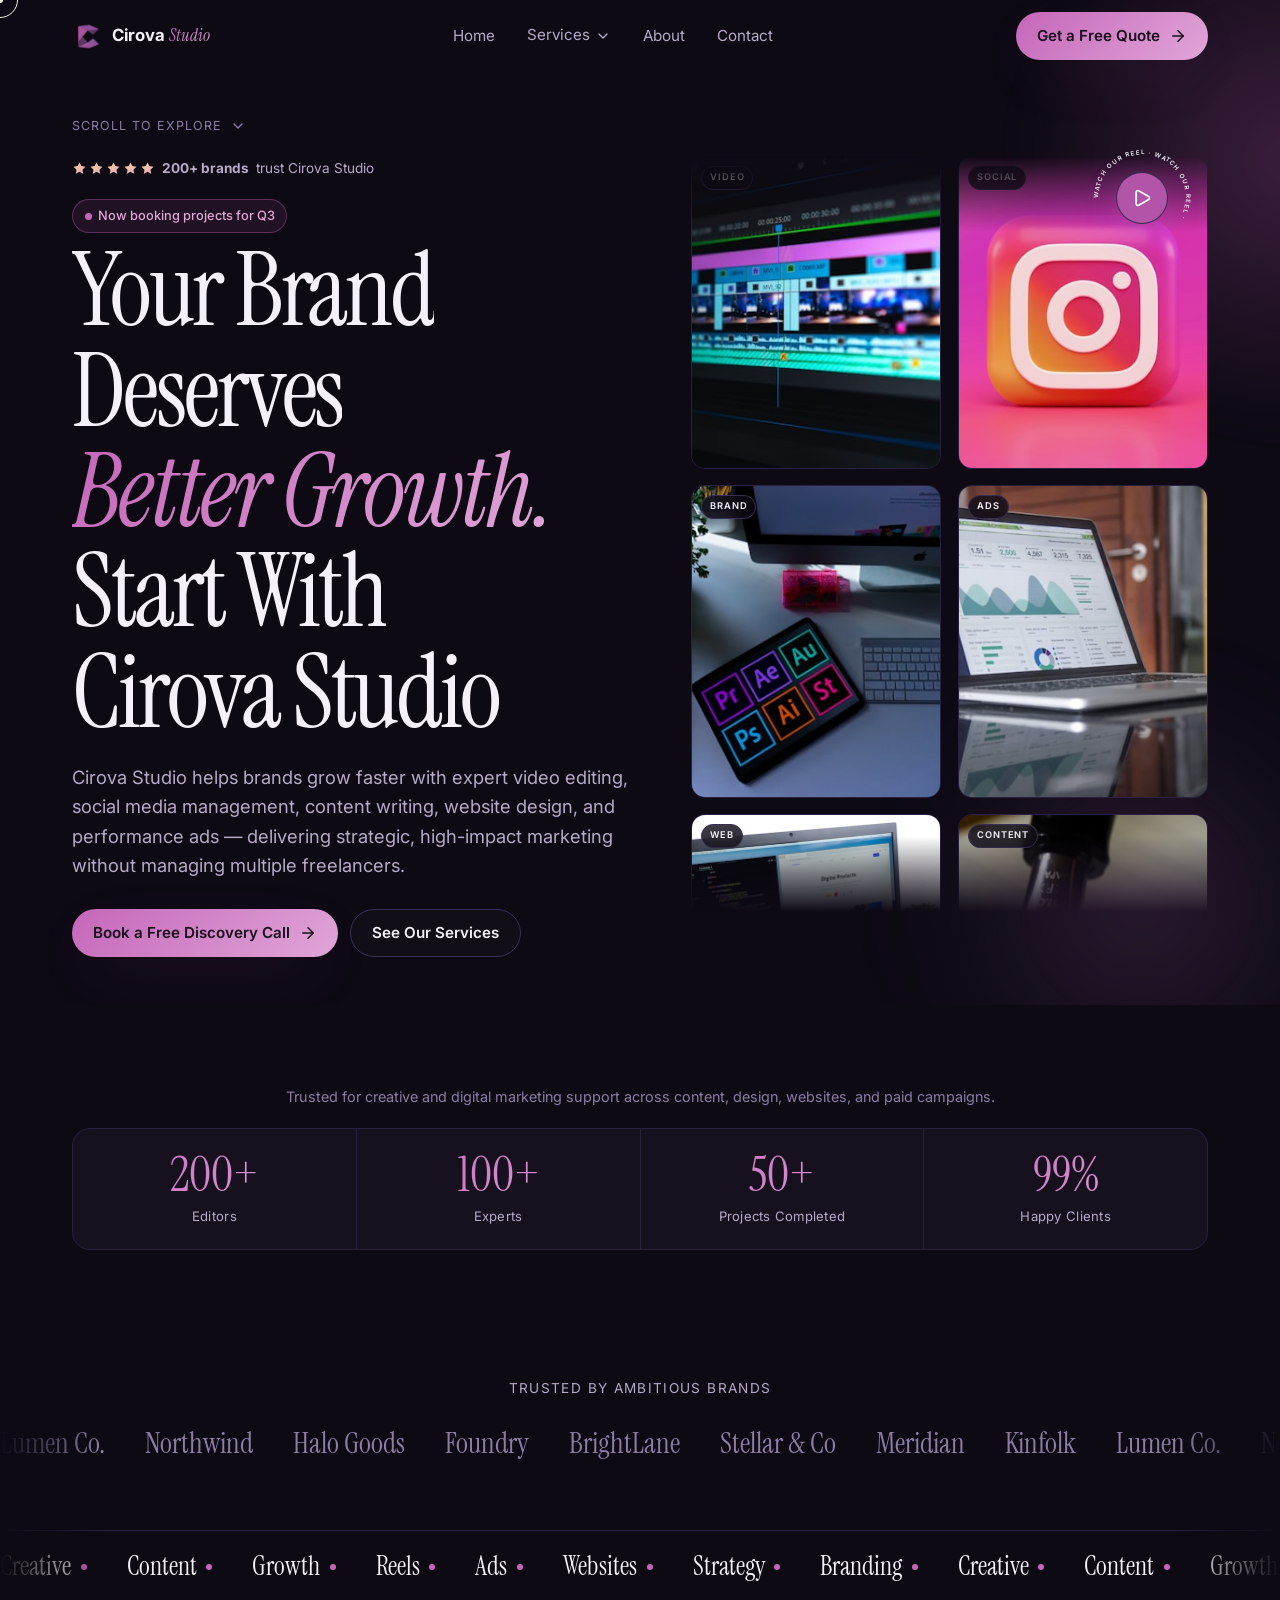
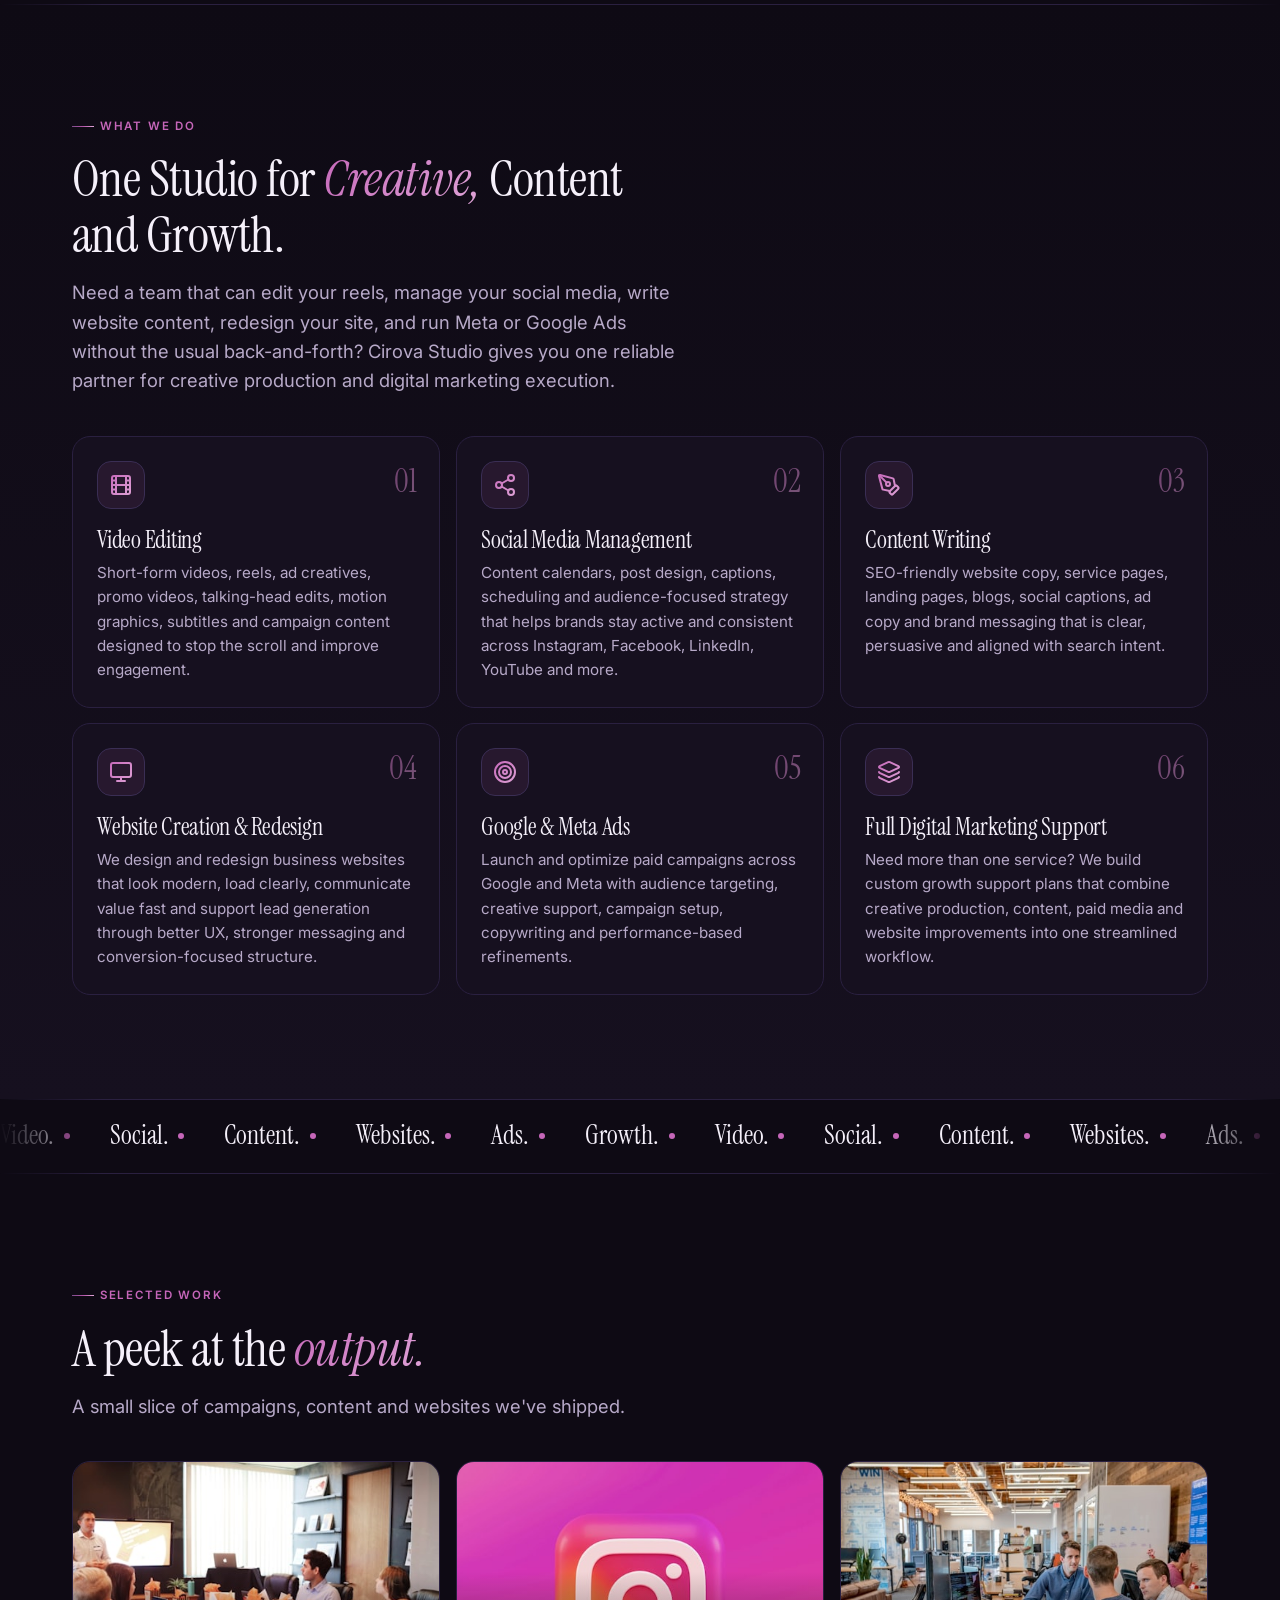
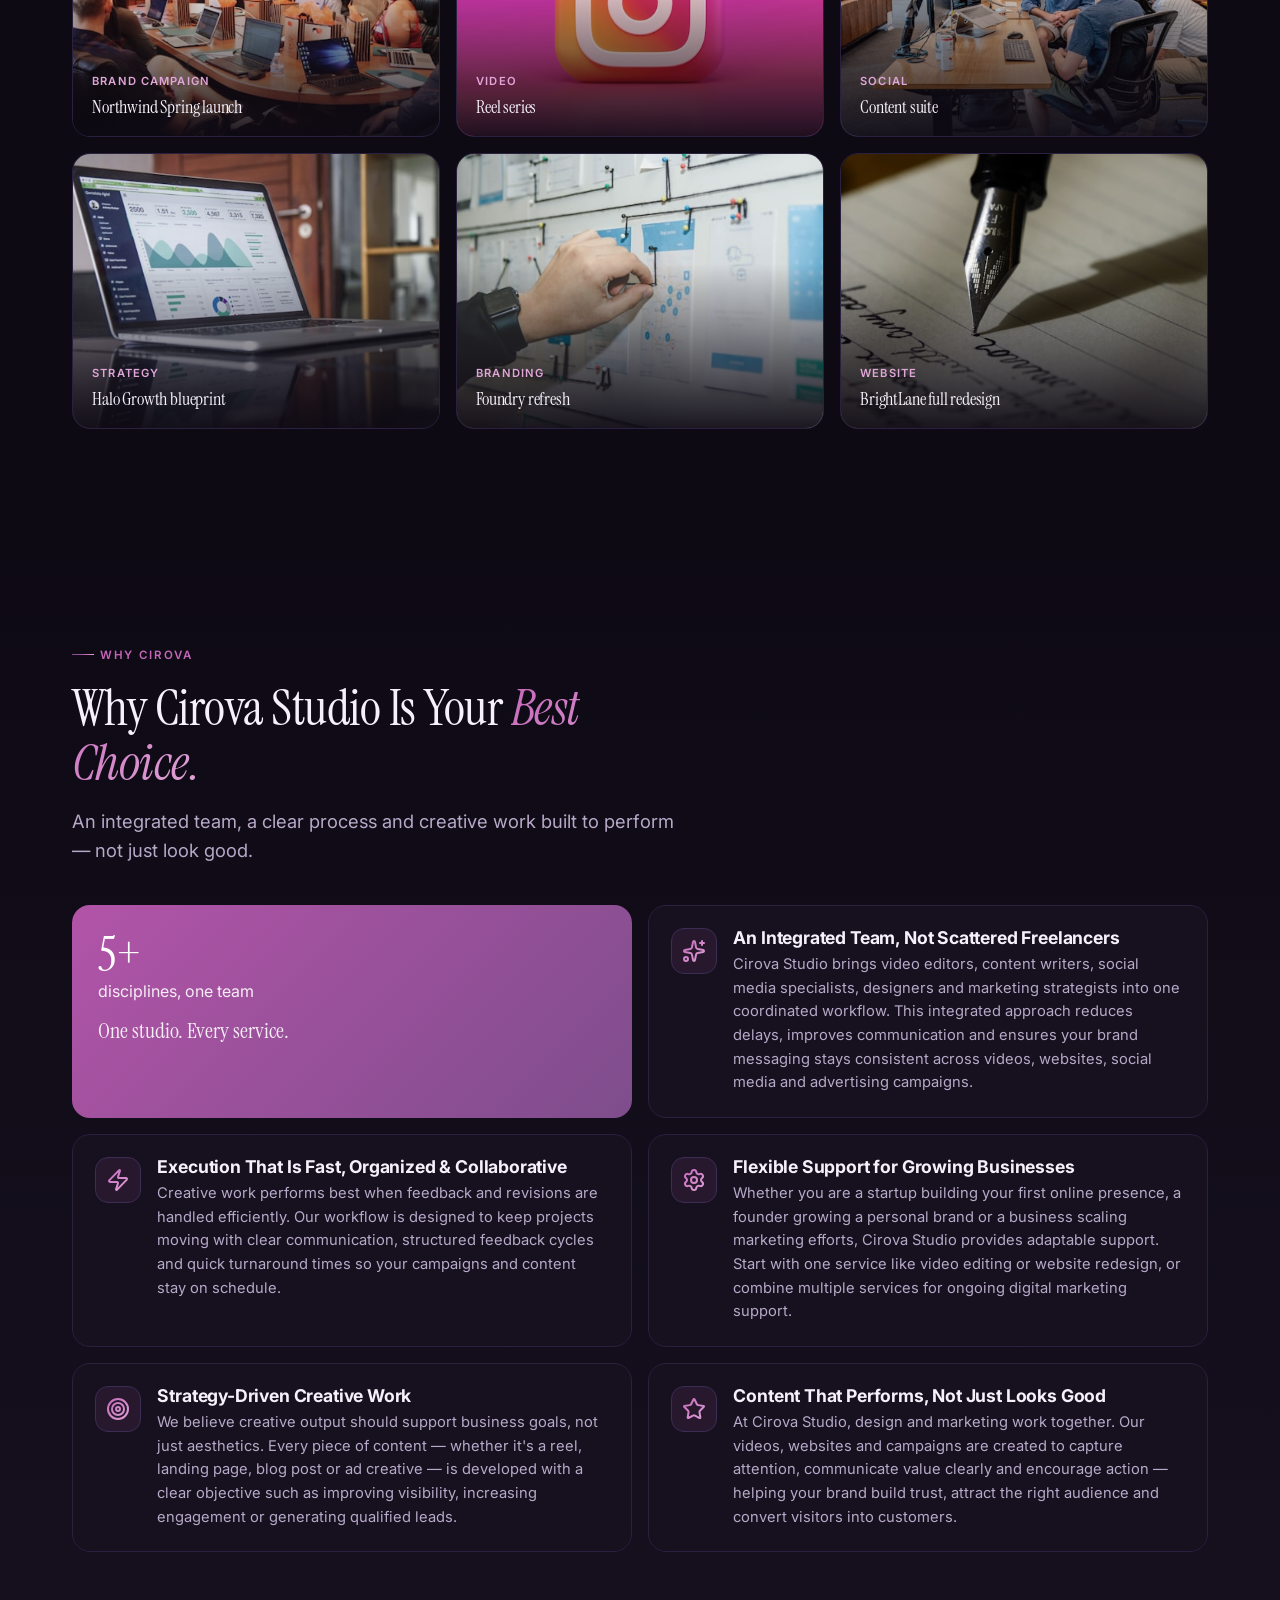
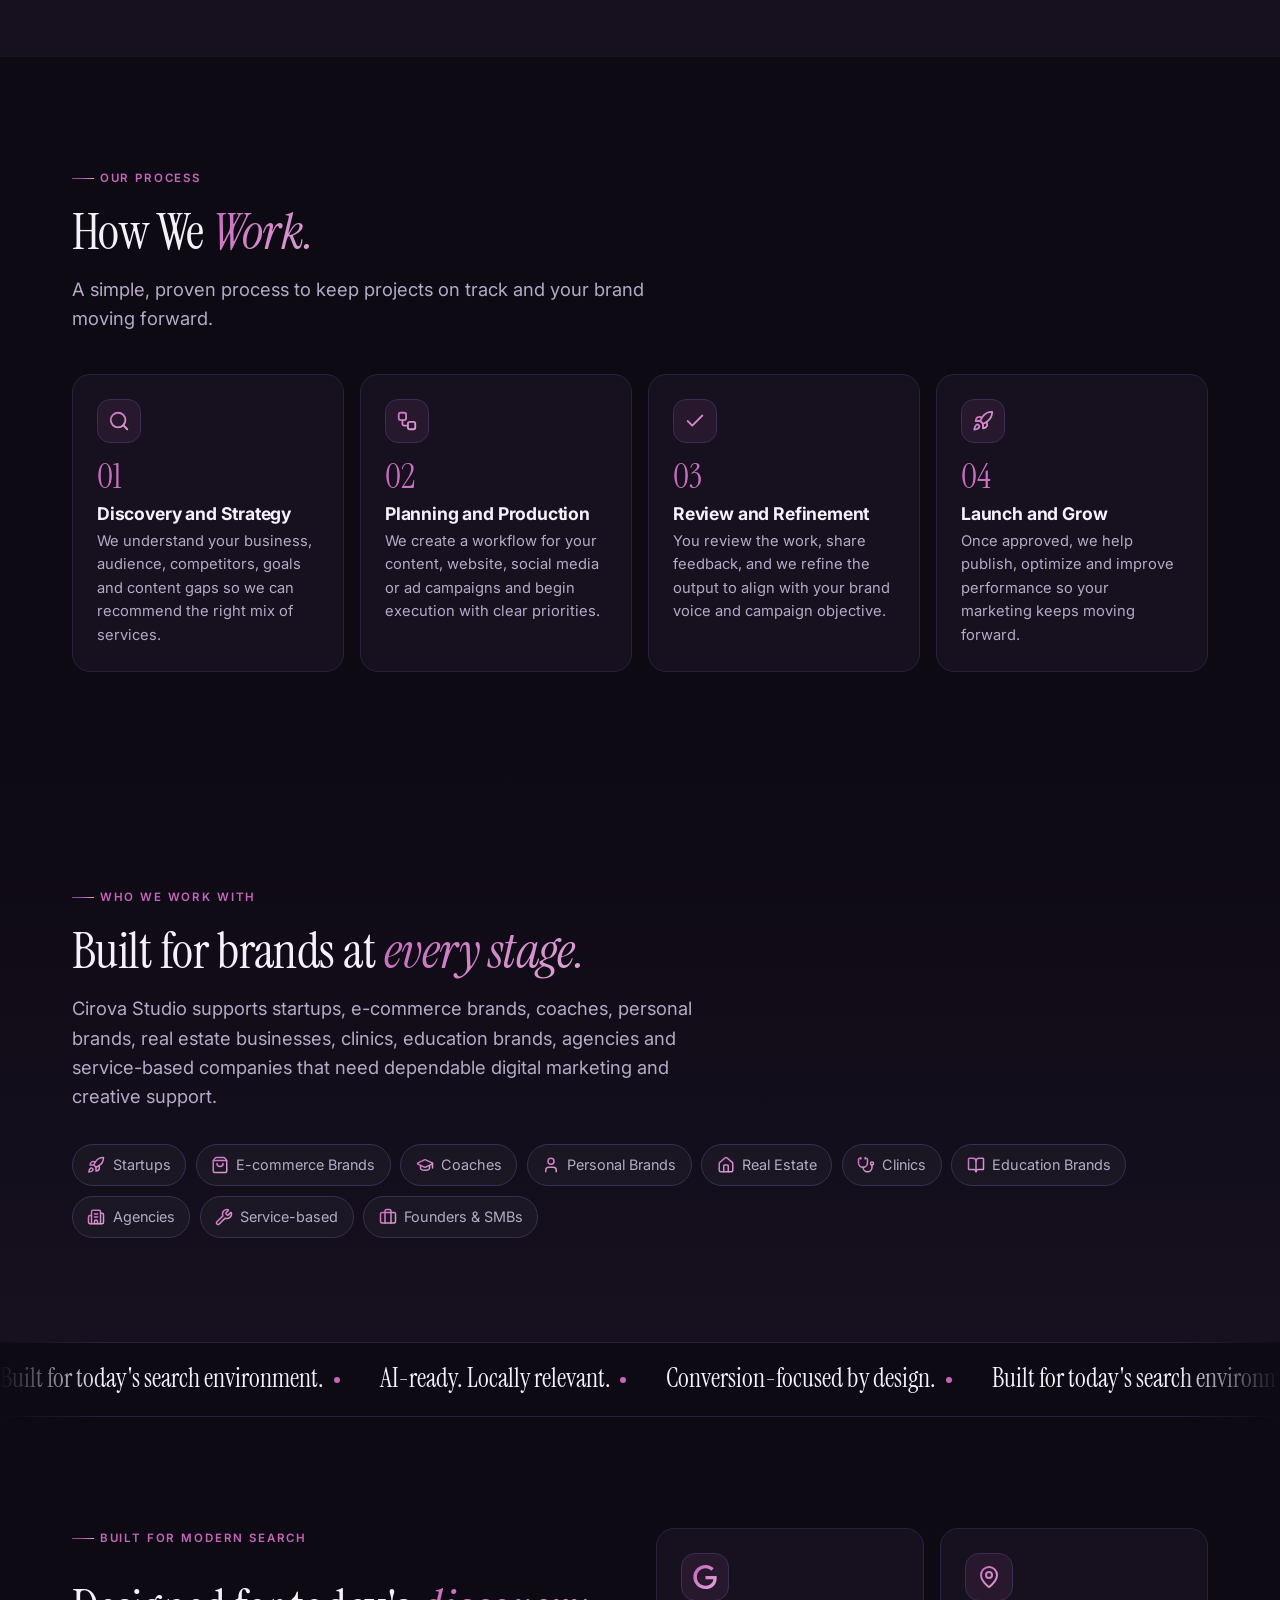
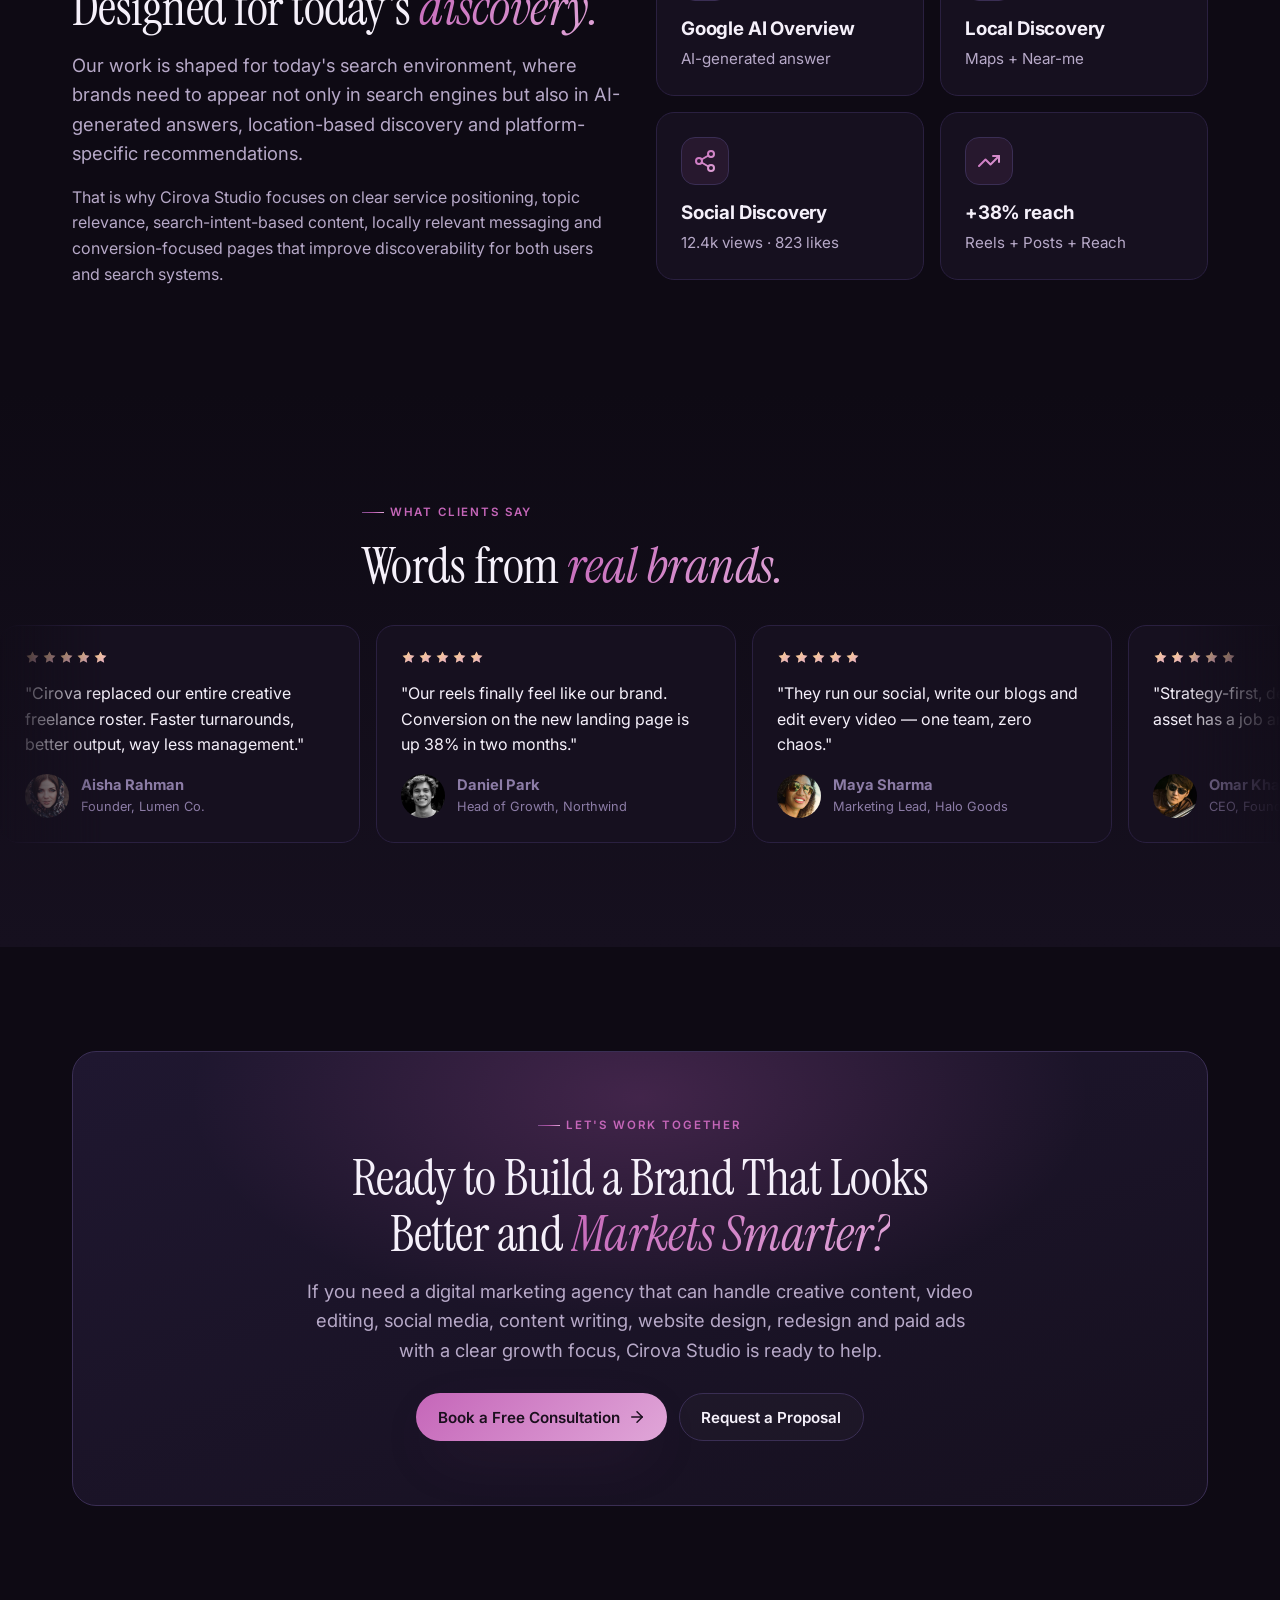
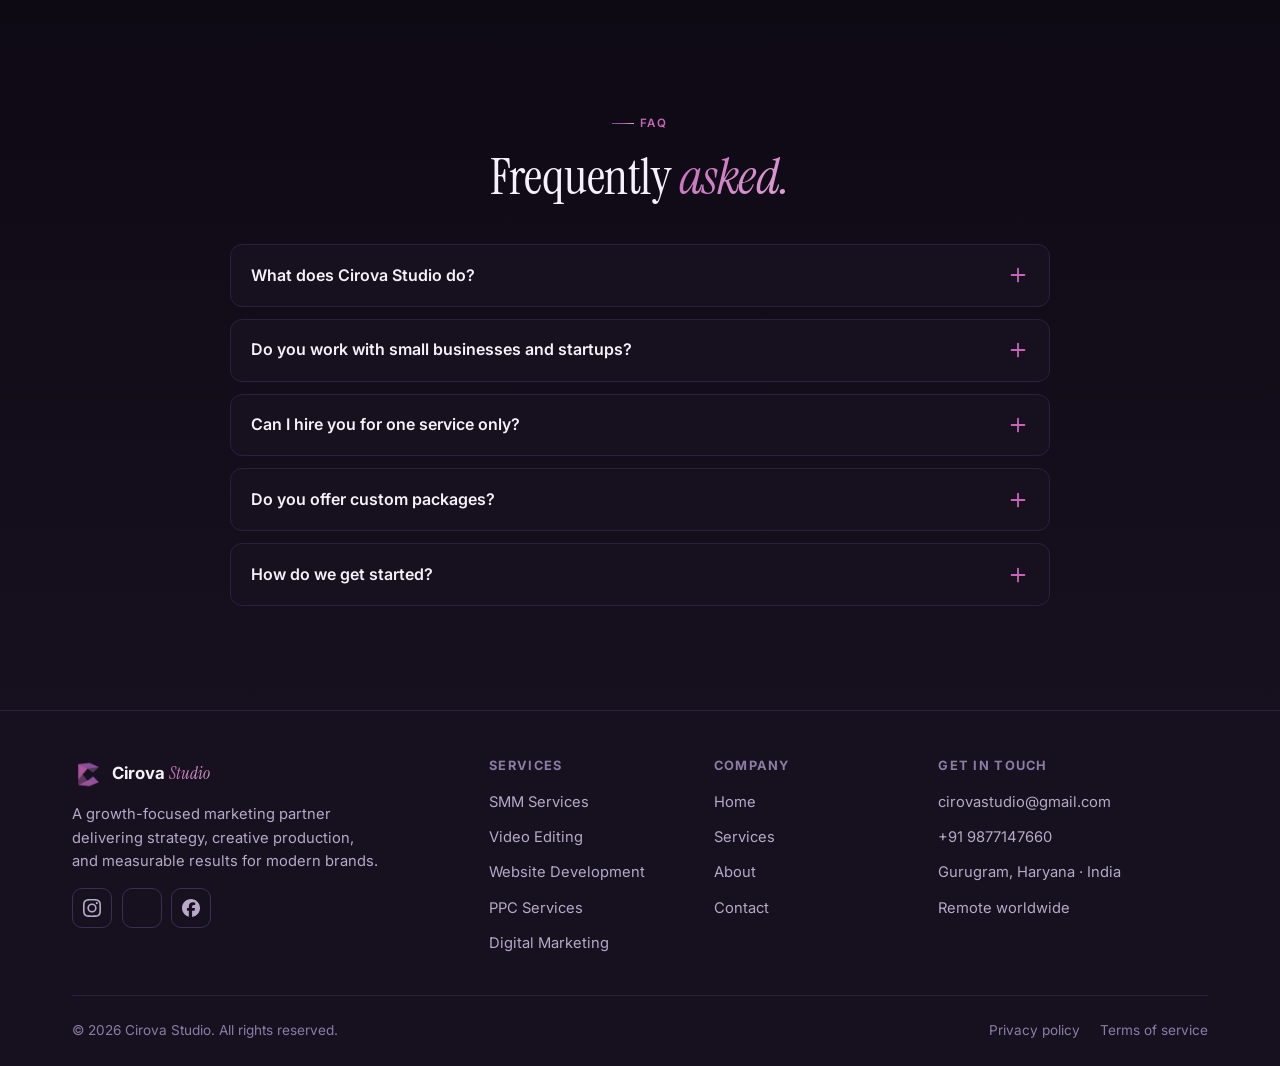
==== index.html @ ffd2d6b5 "Cirova webstie" ====
<!DOCTYPE html>
<html lang="en">
<head>
<meta charset="UTF-8">
<meta name="viewport" content="width=device-width, initial-scale=1.0">
<meta name="theme-color" content="#0E0A14">
<title>Cirova Studio | Video Editing, SMM, Content Writing & Website Design Agency</title>
<meta name="description" content="Cirova Studio is a digital marketing agency offering video editing, social media management, content writing, website design, and more for growing brands.">
<link rel="canonical" href="https://cirova-studio.vercel.app/index.html">
<meta property="og:title" content="Cirova Studio | Creative, Content & Growth">
<meta property="og:description" content="One studio for video editing, social media, content, websites and performance ads.">
<meta property="og:type" content="website">
<meta property="og:image" content="https://cirova-studio.vercel.app/assets/img/cs-logo.png">
<link rel="icon" type="image/png" href="assets/img/cs-logo.png">
<link rel="apple-touch-icon" href="assets/img/cs-logo.png">
<link rel="preconnect" href="https://fonts.googleapis.com">
<link rel="preconnect" href="https://fonts.gstatic.com" crossorigin>
<link href="https://fonts.googleapis.com/css2?family=Instrument+Serif:ital@0;1&family=Inter:wght@300;400;500;600;700;800&family=JetBrains+Mono:wght@400;500&display=swap" rel="stylesheet">
<link rel="stylesheet" href="assets/css/style.css">
</head>
<body>

<!-- Global animation layer (loader + custom cursor + scroll progress) -->
<div class="scroll-progress" id="scrollProgress"></div>
<div class="cursor-dot" id="cursorDot" aria-hidden="true"></div>
<div class="cursor-ring" id="cursorRing" aria-hidden="true"></div>
<div class="page-loader" id="pageLoader"><img src="assets/img/cs-logo.png" alt="Loading Cirova Studio" width="80" height="80"></div>

<!-- SECTION: HEADER (shared template part) -->
<header class="site-header">
  <div class="container nav">
    <a class="brand" href="index.html" aria-label="Cirova Studio home">
      <img src="assets/img/cs-logo.png" alt="Cirova Studio logo" width="30" height="30">
      <span><b>Cirova</b> <i>Studio</i></span>
    </a>

    <!-- desktop nav -->
    <nav class="nav-desktop" aria-label="Primary">
      <ul class="nav-desktop">
        <li><a href="index.html">Home</a></li>
        <li class="has-drop">
          <a class="nav-link" href="#">Services <span class="icon i-chevron-down" aria-hidden="true"></span></a>
          <div class="dropdown">
            <a href="smm-services.html"><span class="svc-badge">SM</span><span class="svc-meta"><b>SMM Services</b><span>Social media management &amp; growth</span></span></a>
            <a href="video-editing-services.html"><span class="svc-badge">VE</span><span class="svc-meta"><b>Video Editing</b><span>Premiere Pro, color grade, motion</span></span></a>
            <a href="website-development.html"><span class="svc-badge">WD</span><span class="svc-meta"><b>Website Development</b><span>Fast, scalable, SEO-ready websites</span></span></a>
            <a href="ppc-services.html"><span class="svc-badge">PPC</span><span class="svc-meta"><b>PPC Services</b><span>Google &amp; Meta paid campaigns</span></span></a>
            <a href="digital-marketing-services.html"><span class="svc-badge">DM</span><span class="svc-meta"><b>Digital Marketing</b><span>Full-funnel growth strategy</span></span></a>
          </div>
        </li>
        <li><a href="about.html">About</a></li>
        <li><a href="contact.html">Contact</a></li>
      </ul>
    </nav>
    <a class="btn btn--primary nav-cta" href="contact.html">Get a Free Quote <span class="icon i-arrow-right" aria-hidden="true"></span></a>

    <!-- hamburger -->
    <button class="hamburger" data-nav-open aria-label="Open menu" aria-controls="mobileNav" aria-expanded="false">
      <span class="icon i-menu" aria-hidden="true"></span>
    </button>
  </div>
</header>

<!-- SECTION: MOBILE NAV -->
<div class="mobile-nav" id="mobileNav" aria-hidden="true">
  <div class="container">
    <div class="mobile-nav__top">
      <a class="brand" href="index.html"><img src="assets/img/cs-logo.png" alt="Cirova Studio logo" width="30" height="30"><span><b>Cirova</b> <i>Studio</i></span></a>
      <button class="mobile-nav__close" data-nav-close aria-label="Close menu"><span class="icon i-x" aria-hidden="true"></span></button>
    </div>
    <ul class="mobile-nav__links">
      <li><a href="index.html">Home</a></li>
      <li class="m-acc">
        <button class="m-acc__btn" aria-expanded="false">Services <span class="icon i-chevron-down" aria-hidden="true"></span></button>
        <div class="m-acc__panel">
          <div class="m-acc__list">
            <a href="smm-services.html"><span class="svc-badge">SM</span><span class="svc-meta"><b>SMM Services</b><span>Social media management &amp; growth</span></span></a>
            <a href="video-editing-services.html"><span class="svc-badge">VE</span><span class="svc-meta"><b>Video Editing</b><span>Premiere Pro, color grade, motion</span></span></a>
            <a href="website-development.html"><span class="svc-badge">WD</span><span class="svc-meta"><b>Website Development</b><span>Fast, scalable, SEO-ready websites</span></span></a>
            <a href="ppc-services.html"><span class="svc-badge">PPC</span><span class="svc-meta"><b>PPC Services</b><span>Google &amp; Meta paid campaigns</span></span></a>
            <a href="digital-marketing-services.html"><span class="svc-badge">DM</span><span class="svc-meta"><b>Digital Marketing</b><span>Full-funnel growth strategy</span></span></a>
          </div>
        </div>
      </li>
      <li><a href="about.html">About</a></li>
      <li><a href="contact.html">Contact</a></li>
    </ul>
    <a class="btn btn--primary btn--block mobile-nav__cta" href="contact.html">Get a Free Quote</a>
  </div>
</div>

<main>

<!-- SECTION: HERO -->
<section class="hero" id="top">
  <span class="hero__blob" aria-hidden="true"></span>
  <span class="hero__blob-2" aria-hidden="true"></span>
  <div class="container hero__inner">
    <div class="hero__copy">
      <span class="scroll-hint">Scroll to explore <span class="icon i-chevron-down" aria-hidden="true"></span></span>
      <div class="hero__rating">
        <span class="rating"><span class="stars" aria-label="5 out of 5 stars">
          <span class="icon i-star-filled"></span><span class="icon i-star-filled"></span><span class="icon i-star-filled"></span><span class="icon i-star-filled"></span><span class="icon i-star-filled"></span>
        </span> <b>200+ brands</b> trust Cirova Studio</span>
      </div>
      <span class="badge-status"><span class="dot"></span> Now booking projects for Q3</span>
      <h1 class="h1">
        <span class="word"><span>Your Brand</span></span>
        <span class="word"><span>Deserves</span></span><br>
        <span class="word"><span class="grad-text">Better Growth.</span></span><br>
        <span class="word"><span>Start With</span></span>
        <span class="word"><span>Cirova Studio</span></span>
      </h1>
      <p class="lead">Cirova Studio helps brands grow faster with expert video editing, social media management, content writing, website design, and performance ads — delivering strategic, high-impact marketing without managing multiple freelancers.</p>
      <div class="btn-row">
        <a class="btn btn--primary" href="contact.html">Book a Free Discovery Call <span class="icon i-arrow-right" aria-hidden="true"></span></a>
        <a class="btn btn--ghost" href="#services">See Our Services</a>
      </div>
    </div>

    <div class="hero__visual">
      <!-- rotating "watch our reel" disc -->
      <a href="#work" class="hero-reel" aria-label="Watch our reel">
        <span class="hero-reel__spin" aria-hidden="true">
          <svg viewBox="0 0 200 200">
            <defs><path id="reelCircle" d="M 100,100 m -78,0 a 78,78 0 1,1 156,0 a 78,78 0 1,1 -156,0"/></defs>
            <text><textPath href="#reelCircle">WATCH OUR REEL &middot; WATCH OUR REEL &middot; </textPath></text>
          </svg>
        </span>
        <span class="hero-reel__center"><span class="icon i-play" aria-hidden="true"></span></span>
      </a>

      <!-- two columns of cards streaming vertically (signature element) -->
      <div class="hero-stream" aria-hidden="true">
        <div class="hero-stream__col">
          <div class="hero-scard"><span class="tag">Video</span><img src="assets/img/u-1574717024653-500.jpg" alt="" loading="lazy" width="500" height="625"></div>
          <div class="hero-scard"><span class="tag">Brand</span><img src="assets/img/u-1626785774573-500.jpg" alt="" loading="lazy" width="500" height="625"></div>
          <div class="hero-scard"><span class="tag">Web</span><img src="assets/img/u-1547658719-500.jpg" alt="" loading="lazy" width="500" height="625"></div>
          <div class="hero-scard"><span class="tag">Reels</span><img src="assets/img/u-1611162617213-500.jpg" alt="" loading="lazy" width="500" height="625"></div>
          <div class="hero-scard"><span class="tag">Design</span><img src="assets/img/u-1556761175-500.jpg" alt="" loading="lazy" width="500" height="625"></div>
          <div class="hero-scard"><span class="tag">Edit</span><img src="assets/img/u-1542744173-500.jpg" alt="" loading="lazy" width="500" height="625"></div>
          <!-- duplicate for seamless loop -->
          <div class="hero-scard"><span class="tag">Video</span><img src="assets/img/u-1574717024653-500.jpg" alt="" loading="lazy" width="500" height="625"></div>
          <div class="hero-scard"><span class="tag">Brand</span><img src="assets/img/u-1626785774573-500.jpg" alt="" loading="lazy" width="500" height="625"></div>
          <div class="hero-scard"><span class="tag">Web</span><img src="assets/img/u-1547658719-500.jpg" alt="" loading="lazy" width="500" height="625"></div>
          <div class="hero-scard"><span class="tag">Reels</span><img src="assets/img/u-1611162617213-500.jpg" alt="" loading="lazy" width="500" height="625"></div>
          <div class="hero-scard"><span class="tag">Design</span><img src="assets/img/u-1556761175-500.jpg" alt="" loading="lazy" width="500" height="625"></div>
          <div class="hero-scard"><span class="tag">Edit</span><img src="assets/img/u-1542744173-500.jpg" alt="" loading="lazy" width="500" height="625"></div>
        </div>
        <div class="hero-stream__col down">
          <div class="hero-scard"><span class="tag">Social</span><img src="assets/img/u-1611162616305-500.jpg" alt="" loading="lazy" width="500" height="625"></div>
          <div class="hero-scard"><span class="tag">Ads</span><img src="assets/img/u-1460925895917-500.jpg" alt="" loading="lazy" width="500" height="625"></div>
          <div class="hero-scard"><span class="tag">Content</span><img src="assets/img/u-1455390582262-500.jpg" alt="" loading="lazy" width="500" height="625"></div>
          <div class="hero-scard"><span class="tag">Strategy</span><img src="assets/img/u-1521737711867-600.jpg" alt="" loading="lazy" width="600" height="750"></div>
          <div class="hero-scard"><span class="tag">Growth</span><img src="assets/img/u-1559028012-800.jpg" alt="" loading="lazy" width="800" height="1000"></div>
          <div class="hero-scard"><span class="tag">Studio</span><img src="assets/img/u-1551434678-800.jpg" alt="" loading="lazy" width="800" height="1000"></div>
          <!-- duplicate for seamless loop -->
          <div class="hero-scard"><span class="tag">Social</span><img src="assets/img/u-1611162616305-500.jpg" alt="" loading="lazy" width="500" height="625"></div>
          <div class="hero-scard"><span class="tag">Ads</span><img src="assets/img/u-1460925895917-500.jpg" alt="" loading="lazy" width="500" height="625"></div>
          <div class="hero-scard"><span class="tag">Content</span><img src="assets/img/u-1455390582262-500.jpg" alt="" loading="lazy" width="500" height="625"></div>
          <div class="hero-scard"><span class="tag">Strategy</span><img src="assets/img/u-1521737711867-600.jpg" alt="" loading="lazy" width="600" height="750"></div>
          <div class="hero-scard"><span class="tag">Growth</span><img src="assets/img/u-1559028012-800.jpg" alt="" loading="lazy" width="800" height="1000"></div>
          <div class="hero-scard"><span class="tag">Studio</span><img src="assets/img/u-1551434678-800.jpg" alt="" loading="lazy" width="800" height="1000"></div>
        </div>
      </div>
    </div>
  </div>
</section>

<!-- SECTION: STATS / TRUST -->
<section class="section section--tight">
  <div class="container">
    <p class="stats-note">Trusted for creative and digital marketing support across content, design, websites, and paid campaigns.</p>
    <div class="stats reveal" style="margin-top:1.25rem">
      <div class="stat"><div class="num" data-count="200">0<em>+</em></div><p>Editors</p></div>
      <div class="stat"><div class="num" data-count="100">0<em>+</em></div><p>Experts</p></div>
      <div class="stat"><div class="num" data-count="50">0<em>+</em></div><p>Projects Completed</p></div>
      <div class="stat"><div class="num" data-count="99">0<em>%</em></div><p>Happy Clients</p></div>
    </div>
  </div>
</section>

<!-- SECTION: BRAND MARQUEE -->
<section class="section--tight">
  <div class="container"><p class="center muted" style="font-size:.85rem;letter-spacing:.1em;text-transform:uppercase;margin-bottom:1.25rem">Trusted by ambitious brands</p></div>
  <div class="marquee marquee--brands">
    <div class="marquee__track">
      <span class="marquee__item">Lumen Co.</span><span class="marquee__item">Northwind</span><span class="marquee__item">Halo Goods</span><span class="marquee__item">Foundry</span><span class="marquee__item">BrightLane</span><span class="marquee__item">Stellar &amp; Co</span><span class="marquee__item">Meridian</span><span class="marquee__item">Kinfolk</span>
    </div>
  </div>
</section>

<!-- SECTION: KEYWORD MARQUEE -->
<div class="marquee marquee--keywords marquee--slow">
  <div class="marquee__track">
    <span class="marquee__item">Creative <span class="dot"></span></span><span class="marquee__item">Content <span class="dot"></span></span><span class="marquee__item">Growth <span class="dot"></span></span><span class="marquee__item">Reels <span class="dot"></span></span><span class="marquee__item">Ads <span class="dot"></span></span><span class="marquee__item">Websites <span class="dot"></span></span><span class="marquee__item">Strategy <span class="dot"></span></span><span class="marquee__item">Branding <span class="dot"></span></span>
  </div>
</div>

<!-- SECTION: SERVICES -->
<section class="section section--wash" id="services">
  <div class="container">
    <div class="section-head reveal">
      <span class="eyebrow">What We Do</span>
      <h2 class="h2">One Studio for <span class="grad-text">Creative,</span> Content and Growth.</h2>
      <p class="lead" style="margin-top:1rem">Need a team that can edit your reels, manage your social media, write website content, redesign your site, and run Meta or Google Ads without the usual back-and-forth? Cirova Studio gives you one reliable partner for creative production and digital marketing execution.</p>
    </div>

    <div class="grid grid--3" style="margin-top:2.5rem">
      <article class="card svc-card reveal"><span class="card__num">01</span><div class="card__icon"><span class="icon i-film"></span></div><h3>Video Editing</h3><p>Short-form videos, reels, ad creatives, promo videos, talking-head edits, motion graphics, subtitles and campaign content designed to stop the scroll and improve engagement.</p></article>
      <article class="card svc-card reveal"><span class="card__num">02</span><div class="card__icon"><span class="icon i-share-2"></span></div><h3>Social Media Management</h3><p>Content calendars, post design, captions, scheduling and audience-focused strategy that helps brands stay active and consistent across Instagram, Facebook, LinkedIn, YouTube and more.</p></article>
      <article class="card svc-card reveal"><span class="card__num">03</span><div class="card__icon"><span class="icon i-pen-tool"></span></div><h3>Content Writing</h3><p>SEO-friendly website copy, service pages, landing pages, blogs, social captions, ad copy and brand messaging that is clear, persuasive and aligned with search intent.</p></article>
      <article class="card svc-card reveal"><span class="card__num">04</span><div class="card__icon"><span class="icon i-monitor"></span></div><h3>Website Creation &amp; Redesign</h3><p>We design and redesign business websites that look modern, load clearly, communicate value fast and support lead generation through better UX, stronger messaging and conversion-focused structure.</p></article>
      <article class="card svc-card reveal"><span class="card__num">05</span><div class="card__icon"><span class="icon i-target"></span></div><h3>Google &amp; Meta Ads</h3><p>Launch and optimize paid campaigns across Google and Meta with audience targeting, creative support, campaign setup, copywriting and performance-based refinements.</p></article>
      <article class="card svc-card reveal"><span class="card__num">06</span><div class="card__icon"><span class="icon i-layers"></span></div><h3>Full Digital Marketing Support</h3><p>Need more than one service? We build custom growth support plans that combine creative production, content, paid media and website improvements into one streamlined workflow.</p></article>
    </div>
  </div>
</section>

<!-- SECTION: KEYWORD MARQUEE 2 -->
<div class="marquee marquee--keywords marquee--rev">
  <div class="marquee__track">
    <span class="marquee__item">Video. <span class="dot"></span></span><span class="marquee__item">Social. <span class="dot"></span></span><span class="marquee__item">Content. <span class="dot"></span></span><span class="marquee__item">Websites. <span class="dot"></span></span><span class="marquee__item">Ads. <span class="dot"></span></span><span class="marquee__item">Growth. <span class="dot"></span></span>
  </div>
</div>

<!-- SECTION: PORTFOLIO -->
<section class="section" id="work">
  <div class="container">
    <div class="section-head reveal">
      <span class="eyebrow">Selected work</span>
      <h2 class="h2">A peek at the <span class="grad-text">output.</span></h2>
      <p class="lead" style="margin-top:1rem">A small slice of campaigns, content and websites we've shipped.</p>
    </div>
    <div class="portfolio" style="margin-top:2.5rem">
      <a class="work reveal" href="#"><img src="assets/img/u-1542744173-500.jpg" alt="Brand campaign visuals" loading="lazy" width="500" height="375"><span class="work__overlay"><span class="work__tag">Brand campaign</span><h3>Northwind Spring launch</h3></span></a>
      <a class="work reveal" href="#"><img src="assets/img/u-1611162616305-500.jpg" alt="Reel series stills" loading="lazy" width="500" height="375"><span class="work__overlay"><span class="work__tag">Video</span><h3>Reel series</h3></span></a>
      <a class="work reveal" href="#"><img src="assets/img/u-1556761175-500.jpg" alt="Content suite layout" loading="lazy" width="500" height="375"><span class="work__overlay"><span class="work__tag">Social</span><h3>Content suite</h3></span></a>
      <a class="work reveal" href="#"><img src="assets/img/u-1460925895917-500.jpg" alt="Growth strategy blueprint" loading="lazy" width="500" height="375"><span class="work__overlay"><span class="work__tag">Strategy</span><h3>Halo Growth blueprint</h3></span></a>
      <a class="work reveal" href="#"><img src="assets/img/u-1531403009284-500.jpg" alt="Brand refresh visuals" loading="lazy" width="500" height="375"><span class="work__overlay"><span class="work__tag">Branding</span><h3>Foundry refresh</h3></span></a>
      <a class="work reveal" href="#"><img src="assets/img/u-1455390582262-500.jpg" alt="Website redesign mockup" loading="lazy" width="500" height="375"><span class="work__overlay"><span class="work__tag">Website</span><h3>BrightLane full redesign</h3></span></a>
    </div>
  </div>
</section>

<!-- SECTION: WHY CIROVA -->
<section class="section section--wash" id="why">
  <div class="container">
    <div class="section-head reveal">
      <span class="eyebrow">Why Cirova</span>
      <h2 class="h2">Why Cirova Studio Is Your <span class="grad-text">Best Choice.</span></h2>
      <p class="lead" style="margin-top:1rem">An integrated team, a clear process and creative work built to perform — not just look good.</p>
    </div>
    <div class="grid grid--2" style="margin-top:2.5rem">
      <div class="hl-card reveal"><div class="big">5+</div><p>disciplines, one team</p><p style="margin-top:.5rem;font-family:var(--font-display);font-size:1.4rem">One studio. Every service.</p></div>
      <div class="feature reveal"><div class="feature__icon"><span class="icon i-sparkles"></span></div><div><h3>An Integrated Team, Not Scattered Freelancers</h3><p>Cirova Studio brings video editors, content writers, social media specialists, designers and marketing strategists into one coordinated workflow. This integrated approach reduces delays, improves communication and ensures your brand messaging stays consistent across videos, websites, social media and advertising campaigns.</p></div></div>
      <div class="feature reveal"><div class="feature__icon"><span class="icon i-zap"></span></div><div><h3>Execution That Is Fast, Organized &amp; Collaborative</h3><p>Creative work performs best when feedback and revisions are handled efficiently. Our workflow is designed to keep projects moving with clear communication, structured feedback cycles and quick turnaround times so your campaigns and content stay on schedule.</p></div></div>
      <div class="feature reveal"><div class="feature__icon"><span class="icon i-settings"></span></div><div><h3>Flexible Support for Growing Businesses</h3><p>Whether you are a startup building your first online presence, a founder growing a personal brand or a business scaling marketing efforts, Cirova Studio provides adaptable support. Start with one service like video editing or website redesign, or combine multiple services for ongoing digital marketing support.</p></div></div>
      <div class="feature reveal"><div class="feature__icon"><span class="icon i-target"></span></div><div><h3>Strategy-Driven Creative Work</h3><p>We believe creative output should support business goals, not just aesthetics. Every piece of content — whether it's a reel, landing page, blog post or ad creative — is developed with a clear objective such as improving visibility, increasing engagement or generating qualified leads.</p></div></div>
      <div class="feature reveal"><div class="feature__icon"><span class="icon i-star"></span></div><div><h3>Content That Performs, Not Just Looks Good</h3><p>At Cirova Studio, design and marketing work together. Our videos, websites and campaigns are created to capture attention, communicate value clearly and encourage action — helping your brand build trust, attract the right audience and convert visitors into customers.</p></div></div>
    </div>
  </div>
</section>

<!-- SECTION: PROCESS -->
<section class="section" id="process">
  <div class="container">
    <div class="section-head reveal">
      <span class="eyebrow">Our Process</span>
      <h2 class="h2">How We <span class="grad-text">Work.</span></h2>
      <p class="lead" style="margin-top:1rem">A simple, proven process to keep projects on track and your brand moving forward.</p>
    </div>
    <div class="steps" style="margin-top:2.5rem">
      <div class="step reveal"><div class="step__icon"><span class="icon i-search"></span></div><div class="step__n">01</div><h3>Discovery and Strategy</h3><p>We understand your business, audience, competitors, goals and content gaps so we can recommend the right mix of services.</p></div>
      <div class="step reveal"><div class="step__icon"><span class="icon i-workflow"></span></div><div class="step__n">02</div><h3>Planning and Production</h3><p>We create a workflow for your content, website, social media or ad campaigns and begin execution with clear priorities.</p></div>
      <div class="step reveal"><div class="step__icon"><span class="icon i-check"></span></div><div class="step__n">03</div><h3>Review and Refinement</h3><p>You review the work, share feedback, and we refine the output to align with your brand voice and campaign objective.</p></div>
      <div class="step reveal"><div class="step__icon"><span class="icon i-rocket"></span></div><div class="step__n">04</div><h3>Launch and Grow</h3><p>Once approved, we help publish, optimize and improve performance so your marketing keeps moving forward.</p></div>
    </div>
  </div>
</section>

<!-- SECTION: AUDIENCE -->
<section class="section section--wash">
  <div class="container">
    <div class="section-head reveal">
      <span class="eyebrow">Who We Work With</span>
      <h2 class="h2">Built for brands at <span class="grad-text">every stage.</span></h2>
      <p class="lead" style="margin-top:1rem">Cirova Studio supports startups, e-commerce brands, coaches, personal brands, real estate businesses, clinics, education brands, agencies and service-based companies that need dependable digital marketing and creative support.</p>
    </div>
    <div class="tag-cloud reveal" style="margin-top:2rem">
      <span class="pill"><span class="icon i-rocket"></span> Startups</span>
      <span class="pill"><span class="icon i-shopping-bag"></span> E-commerce Brands</span>
      <span class="pill"><span class="icon i-graduation-cap"></span> Coaches</span>
      <span class="pill"><span class="icon i-user"></span> Personal Brands</span>
      <span class="pill"><span class="icon i-house"></span> Real Estate</span>
      <span class="pill"><span class="icon i-stethoscope"></span> Clinics</span>
      <span class="pill"><span class="icon i-book-open"></span> Education Brands</span>
      <span class="pill"><span class="icon i-building-2"></span> Agencies</span>
      <span class="pill"><span class="icon i-wrench"></span> Service-based</span>
      <span class="pill"><span class="icon i-briefcase"></span> Founders &amp; SMBs</span>
    </div>
  </div>
</section>

<!-- SECTION: KEYWORD MARQUEE 3 -->
<div class="marquee marquee--keywords">
  <div class="marquee__track">
    <span class="marquee__item">Built for today's search environment. <span class="dot"></span></span><span class="marquee__item">AI-ready. Locally relevant. <span class="dot"></span></span><span class="marquee__item">Conversion-focused by design. <span class="dot"></span></span>
  </div>
</div>

<!-- SECTION: DISCOVERY -->
<section class="section">
  <div class="container split">
    <div class="split__copy reveal">
      <span class="eyebrow">Built for modern search</span>
      <h2 class="h2">Designed for today's <span class="grad-text">discovery.</span></h2>
      <p class="lead" style="margin-top:1rem">Our work is shaped for today's search environment, where brands need to appear not only in search engines but also in AI-generated answers, location-based discovery and platform-specific recommendations.</p>
      <p class="muted" style="margin-top:1rem">That is why Cirova Studio focuses on clear service positioning, topic relevance, search-intent-based content, locally relevant messaging and conversion-focused pages that improve discoverability for both users and search systems.</p>
    </div>
    <div class="split__visual reveal">
      <div class="grid grid--2">
        <div class="card"><div class="card__icon"><span class="icon i-brand-google"></span></div><h3>Google AI Overview</h3><p>AI-generated answer</p></div>
        <div class="card"><div class="card__icon"><span class="icon i-map-pin"></span></div><h3>Local Discovery</h3><p>Maps + Near-me</p></div>
        <div class="card"><div class="card__icon"><span class="icon i-share-2"></span></div><h3>Social Discovery</h3><p>12.4k views · 823 likes</p></div>
        <div class="card"><div class="card__icon"><span class="icon i-trending-up"></span></div><h3>+38% reach</h3><p>Reels + Posts + Reach</p></div>
      </div>
    </div>
  </div>
</section>

<!-- SECTION: TESTIMONIALS -->
<section class="section section--wash">
  <div class="container section-head reveal">
    <span class="eyebrow">What clients say</span>
    <h2 class="h2">Words from <span class="grad-text">real brands.</span></h2>
  </div>
  <div class="marquee" style="margin-top:2rem">
    <div class="testi-track">
      <figure class="testi"><span class="stars" aria-hidden="true"><span class="icon i-star-filled"></span><span class="icon i-star-filled"></span><span class="icon i-star-filled"></span><span class="icon i-star-filled"></span><span class="icon i-star-filled"></span></span><p>"Cirova replaced our entire creative freelance roster. Faster turnarounds, better output, way less management."</p><figcaption class="testi__who"><img src="assets/img/avatar-47.jpg" alt="Aisha Rahman" loading="lazy" width="44" height="44"><span><b>Aisha Rahman</b><span>Founder, Lumen Co.</span></span></figcaption></figure>
      <figure class="testi"><span class="stars" aria-hidden="true"><span class="icon i-star-filled"></span><span class="icon i-star-filled"></span><span class="icon i-star-filled"></span><span class="icon i-star-filled"></span><span class="icon i-star-filled"></span></span><p>"Our reels finally feel like our brand. Conversion on the new landing page is up 38% in two months."</p><figcaption class="testi__who"><img src="assets/img/avatar-12.jpg" alt="Daniel Park" loading="lazy" width="44" height="44"><span><b>Daniel Park</b><span>Head of Growth, Northwind</span></span></figcaption></figure>
      <figure class="testi"><span class="stars" aria-hidden="true"><span class="icon i-star-filled"></span><span class="icon i-star-filled"></span><span class="icon i-star-filled"></span><span class="icon i-star-filled"></span><span class="icon i-star-filled"></span></span><p>"They run our social, write our blogs and edit every video — one team, zero chaos."</p><figcaption class="testi__who"><img src="assets/img/avatar-49.jpg" alt="Maya Sharma" loading="lazy" width="44" height="44"><span><b>Maya Sharma</b><span>Marketing Lead, Halo Goods</span></span></figcaption></figure>
      <figure class="testi"><span class="stars" aria-hidden="true"><span class="icon i-star-filled"></span><span class="icon i-star-filled"></span><span class="icon i-star-filled"></span><span class="icon i-star-filled"></span><span class="icon i-star-filled"></span></span><p>"Strategy-first, design-second. Every asset has a job and does it."</p><figcaption class="testi__who"><img src="assets/img/avatar-33.jpg" alt="Omar Khalid" loading="lazy" width="44" height="44"><span><b>Omar Khalid</b><span>CEO, Foundry</span></span></figcaption></figure>
    </div>
  </div>
</section>

<!-- SECTION: CTA -->
<section class="section" id="contact">
  <div class="container">
    <div class="cta reveal">
      <div class="cta__inner">
        <span class="eyebrow" style="justify-content:center;display:flex">Let's work together</span>
        <h2 class="h2">Ready to Build a Brand That Looks Better and <span class="grad-text">Markets Smarter?</span></h2>
        <p class="lead" style="margin:1rem auto 0">If you need a digital marketing agency that can handle creative content, video editing, social media, content writing, website design, redesign and paid ads with a clear growth focus, Cirova Studio is ready to help.</p>
        <div class="btn-row">
          <a class="btn btn--primary" href="contact.html">Book a Free Consultation <span class="icon i-arrow-right" aria-hidden="true"></span></a>
          <a class="btn btn--ghost" href="contact.html">Request a Proposal</a>
        </div>
      </div>
    </div>
  </div>
</section>

<!-- SECTION: FAQ -->
<section class="section section--wash" id="faq">
  <div class="container">
    <div class="section-head center reveal">
      <span class="eyebrow" style="justify-content:center;display:flex">FAQ</span>
      <h2 class="h2">Frequently <span class="grad-text">asked.</span></h2>
    </div>
    <div class="faq" style="margin-top:2.5rem">
      <div class="faq__item"><button class="faq__q" aria-expanded="false">What does Cirova Studio do? <span class="icon i-plus" aria-hidden="true"></span></button><div class="faq__a"><p>Cirova Studio offers video editing, social media management, content writing, website creation, website redesign, Google Ads, Meta Ads and broader digital marketing support for growing brands.</p></div></div>
      <div class="faq__item"><button class="faq__q" aria-expanded="false">Do you work with small businesses and startups? <span class="icon i-plus" aria-hidden="true"></span></button><div class="faq__a"><p>Yes. We work with startups, founders and small to mid-sized businesses that need quality creative and marketing support without building a full in-house team.</p></div></div>
      <div class="faq__item"><button class="faq__q" aria-expanded="false">Can I hire you for one service only? <span class="icon i-plus" aria-hidden="true"></span></button><div class="faq__a"><p>Yes. You can hire us for a single service like video editing or website redesign, or choose a bundled solution for ongoing digital growth support.</p></div></div>
      <div class="faq__item"><button class="faq__q" aria-expanded="false">Do you offer custom packages? <span class="icon i-plus" aria-hidden="true"></span></button><div class="faq__a"><p>Yes. We create tailored packages based on your monthly content needs, campaign goals and business stage.</p></div></div>
      <div class="faq__item"><button class="faq__q" aria-expanded="false">How do we get started? <span class="icon i-plus" aria-hidden="true"></span></button><div class="faq__a"><p>Book a strategy call, tell us about your business, and we will recommend the best service plan for your goals.</p></div></div>
    </div>
  </div>
</section>

</main>

<!-- SECTION: FOOTER (shared template part) -->
<footer class="footer">
  <div class="container">
    <div class="footer__grid">
      <div class="footer__brand">
        <a class="brand" href="index.html"><img src="assets/img/cs-logo.png" alt="Cirova Studio logo" width="30" height="30"><span><b>Cirova</b> <i>Studio</i></span></a>
        <p>A growth-focused marketing partner delivering strategy, creative production, and measurable results for modern brands.</p>
        <div class="socials">
          <a href="#" aria-label="Instagram"><span class="icon i-brand-instagram"></span></a>
          <a href="#" aria-label="LinkedIn"><span class="icon i-brand-linkedin"></span></a>
          <a href="#" aria-label="Facebook"><span class="icon i-brand-facebook"></span></a>
        </div>
      </div>
      <div class="footer__col"><h4>Services</h4><ul>
        <li><a href="smm-services.html">SMM Services</a></li>
        <li><a href="video-editing-services.html">Video Editing</a></li>
        <li><a href="website-development.html">Website Development</a></li>
        <li><a href="ppc-services.html">PPC Services</a></li>
        <li><a href="digital-marketing-services.html">Digital Marketing</a></li>
      </ul></div>
      <div class="footer__col"><h4>Company</h4><ul>
        <li><a href="index.html">Home</a></li>
        <li><a href="#services">Services</a></li>
        <li><a href="about.html">About</a></li>
        <li><a href="contact.html">Contact</a></li>
      </ul></div>
      <div class="footer__col"><h4>Get in touch</h4><ul>
        <li><a href="mailto:cirovastudio@gmail.com">cirovastudio@gmail.com</a></li>
        <li><a href="tel:+919877147660">+91 9877147660</a></li>
        <li><span>Gurugram, Haryana · India</span></li>
        <li><span>Remote worldwide</span></li>
      </ul></div>
    </div>
    <div class="footer__bottom">
      <span>© <span data-year>2026</span> Cirova Studio. All rights reserved.</span>
      <span class="links"><a href="#">Privacy policy</a><a href="#">Terms of service</a></span>
    </div>
  </div>
</footer>

<script src="assets/js/main.js"></script>
</body>
</html>
---- assets/css/style.css ----
/* ==========================================================================
   Cirova Studio — Shared Stylesheet
   Mobile-first. Base styles target ~360–414px, enhanced upward at
   480 / 640 / 768 / 1024 / 1280. Tokens mirror design-tokens.md.
   ========================================================================== */

/* ---------- Design tokens ---------- */
:root{
  --bg:#0E0A14;        --surface:#16101F;   --elevated:#1F1730;
  --border:#2A2040;    --border-strong:#3A2E54;
  --text:#F5F0FA;      --muted:#B7A9C8;     --muted-2:#8C7CA6;
  --magenta:#B254A8;   --magenta-2:#C566B9; --violet:#7E4D8C;
  --deep:#3D2349;      --highlight:#E0A6D8;

  --font-display:'Instrument Serif',Georgia,serif;
  --font-body:'Inter',-apple-system,BlinkMacSystemFont,sans-serif;
  --font-mono:'JetBrains Mono',ui-monospace,monospace;

  --grad:linear-gradient(135deg,var(--magenta-2),var(--highlight));
  --grad-deep:linear-gradient(135deg,var(--magenta),var(--violet));
  --grad-bar:linear-gradient(90deg,var(--violet),var(--magenta),var(--highlight));

  --r-sm:12px; --r:18px; --r-lg:24px;
  --glow:0 20px 60px -20px rgba(178,84,168,.35);
  --shadow:0 12px 40px -16px rgba(0,0,0,.6);
  --ease-out:cubic-bezier(0.16,1,0.3,1);
  --ease-in-out:cubic-bezier(0.65,0,0.35,1);

  --gutter:16px;
  --maxw:1200px;
  --nav-h:64px;
}

/* ---------- Reset ---------- */
*,*::before,*::after{box-sizing:border-box;margin:0;padding:0}
html{-webkit-text-size-adjust:100%;text-size-adjust:100%;scroll-behavior:smooth;scroll-padding-top:calc(var(--nav-h) + 16px)}
body{
  font-family:var(--font-body);
  background:var(--bg);
  color:var(--text);
  line-height:1.6;
  font-size:16px;
  -webkit-font-smoothing:antialiased;
  overflow-x:hidden;               /* belt-and-suspenders: no sideways scroll */
}
img,svg,video{display:block;max-width:100%;height:auto}
a{color:inherit;text-decoration:none}
button{font:inherit;color:inherit;cursor:pointer;background:none;border:none}
ul{list-style:none}
input,textarea,select{font:inherit;color:inherit}
:focus-visible{outline:2px solid var(--magenta-2);outline-offset:2px;border-radius:4px}

/* ---------- Layout helpers ---------- */
.container{width:100%;max-width:var(--maxw);margin-inline:auto;padding-inline:var(--gutter)}
.section{padding-block:clamp(3rem,9vw,6.5rem)}
.section--tight{padding-block:clamp(2.5rem,6vw,4rem)}
.section--wash{background:linear-gradient(180deg,var(--bg),var(--surface))}
.center{text-align:center}
.eyebrow{
  display:inline-flex;align-items:center;gap:.5em;
  font-size:.72rem;font-weight:600;letter-spacing:.16em;text-transform:uppercase;
  color:var(--magenta-2);margin-bottom:1rem;
}
.eyebrow::before{content:"";width:22px;height:1px;background:var(--grad-bar)}

/* ---------- Typography ---------- */
h1,h2,h3,h4{line-height:1.1;font-weight:700;letter-spacing:-.01em}
.display{font-family:var(--font-display);font-weight:400;letter-spacing:0}
.h1{font-family:var(--font-display);font-weight:400;font-size:clamp(2.4rem,9vw,4.6rem);line-height:1.04}
.h2{font-family:var(--font-display);font-weight:400;font-size:clamp(1.9rem,6vw,3.2rem);line-height:1.08}
.h3{font-size:clamp(1.1rem,3.5vw,1.4rem);font-weight:600}
.lead{color:var(--muted);font-size:clamp(1rem,2.5vw,1.15rem);max-width:60ch}
.muted{color:var(--muted)}
.grad-text{
  font-family:var(--font-display);font-style:italic;font-weight:400;
  background:var(--grad);-webkit-background-clip:text;background-clip:text;color:transparent;
}
.section-head{max-width:62ch}
.section-head.center{margin-inline:auto}

/* ---------- Icons (CSS mask → inherits gradient/currentColor) ----------
   Per-icon class .i-NAME sets the mask-image (defined near end of file).
   Using mask longhands + a stylesheet-relative ../icons/ path so the URL
   resolves reliably in every browser and over file://. */
.icon{
  display:inline-block;width:24px;height:24px;flex:0 0 auto;
  background:currentColor;
  -webkit-mask-repeat:no-repeat;mask-repeat:no-repeat;
  -webkit-mask-position:center;mask-position:center;
  -webkit-mask-size:contain;mask-size:contain;
}
.icon--sm{width:18px;height:18px}
.icon--lg{width:30px;height:30px}
.icon--grad{background:var(--grad)}
.icon--grad-deep{background:var(--grad-deep)}

/* ---------- Buttons ---------- */
.btn{
  display:inline-flex;align-items:center;justify-content:center;gap:.55em;
  min-height:48px;padding:.85em 1.4em;border-radius:999px;
  font-weight:600;font-size:.95rem;line-height:1;
  transition:transform .25s var(--ease-out),box-shadow .25s var(--ease-out),background .25s;
  text-align:center;
}
.btn .icon{width:18px;height:18px}
.btn--primary{background:var(--grad);color:#1a0f1d;box-shadow:var(--glow)}
.btn--primary:hover{transform:translateY(-2px)}
.btn--primary .icon{background:#1a0f1d}
.btn--ghost{border:1px solid var(--border-strong);color:var(--text);background:rgba(255,255,255,.02)}
.btn--ghost:hover{border-color:var(--magenta-2);background:rgba(178,84,168,.08)}
.btn--block{width:100%}
.btn-row{display:flex;flex-wrap:wrap;gap:.75rem}

/* ---------- Pills / badges ---------- */
.pill{
  display:inline-flex;align-items:center;gap:.5em;
  padding:.5em .9em;border-radius:999px;
  border:1px solid var(--border-strong);background:rgba(255,255,255,.03);
  font-size:.85rem;color:var(--muted);
}
.pill .icon{width:18px;height:18px;background:var(--grad)}
.badge-status{
  display:inline-flex;align-items:center;gap:.5em;
  padding:.45em .9em;border-radius:999px;
  border:1px solid rgba(197,102,185,.35);background:rgba(197,102,185,.1);
  font-size:.8rem;font-weight:500;color:var(--highlight);
}
.badge-status .dot{width:7px;height:7px;border-radius:50%;background:var(--magenta-2);box-shadow:0 0 0 0 rgba(197,102,185,.6);animation:pulse 2s infinite}
@keyframes pulse{70%{box-shadow:0 0 0 8px rgba(197,102,185,0)}100%{box-shadow:0 0 0 0 rgba(197,102,185,0)}}

.rating{display:inline-flex;align-items:center;gap:.5em;font-size:.85rem;color:var(--muted)}
.stars{display:inline-flex;gap:2px}
.stars .icon{width:15px;height:15px;background:linear-gradient(135deg,#ffd479,var(--highlight))}

/* ===========================================================================
   HEADER / NAV
   =========================================================================== */
.site-header{
  position:fixed;top:0;left:0;right:0;z-index:100;
  height:var(--nav-h);display:flex;align-items:center;
  transition:background .3s,backdrop-filter .3s,border-color .3s;
  border-bottom:1px solid transparent;
}
.site-header.scrolled{
  background:rgba(14,10,20,.82);-webkit-backdrop-filter:blur(14px);backdrop-filter:blur(14px);
  border-bottom-color:var(--border);
}
.nav{display:flex;align-items:center;justify-content:space-between;width:100%;gap:1rem}
.brand{display:flex;align-items:center;gap:.6rem;font-weight:700;font-size:1.05rem}
.brand img{width:30px;height:30px;border-radius:8px}
.brand b{font-weight:700}
.brand i{font-family:var(--font-display);font-style:italic;font-weight:400;
  background:var(--grad);-webkit-background-clip:text;background-clip:text;color:transparent}

/* desktop nav hidden on mobile */
.nav-desktop{display:none}
.nav-cta{display:none}

/* hamburger */
.hamburger{
  display:inline-flex;align-items:center;justify-content:center;
  width:44px;height:44px;border-radius:10px;border:1px solid var(--border);
}
.hamburger .icon{width:24px;height:24px;background:var(--text)}

/* mobile panel */
.mobile-nav{
  position:fixed;inset:0;z-index:200;
  background:rgba(10,7,16,.98);-webkit-backdrop-filter:blur(8px);backdrop-filter:blur(8px);
  transform:translateX(100%);transition:transform .4s var(--ease-out);
  display:flex;flex-direction:column;padding:var(--gutter);overflow-y:auto;
}
.mobile-nav.open{transform:translateX(0)}
.mobile-nav__top{display:flex;align-items:center;justify-content:space-between;height:var(--nav-h)}
.mobile-nav__close{width:44px;height:44px;border-radius:10px;border:1px solid var(--border);display:inline-flex;align-items:center;justify-content:center}
.mobile-nav__close .icon{background:var(--text)}
.mobile-nav__links{display:flex;flex-direction:column;gap:.25rem;margin-top:1rem}
.mobile-nav__links>li>a,.m-acc__btn{
  display:flex;align-items:center;justify-content:space-between;width:100%;
  min-height:52px;padding:.4em .25em;font-size:1.5rem;font-family:var(--font-display);
  border-bottom:1px solid var(--border);
}
.m-acc__btn .icon{width:22px;height:22px;background:var(--muted);transition:transform .3s}
.m-acc.open .m-acc__btn .icon{transform:rotate(180deg)}
.m-acc__panel{overflow:hidden;max-height:0;transition:max-height .35s var(--ease-in-out)}
.m-acc__list{display:flex;flex-direction:column;gap:.25rem;padding:.5rem 0}
.m-acc__list a{display:flex;align-items:center;gap:.75rem;min-height:48px;padding:.4em .25em}
.svc-badge{
  flex:0 0 auto;width:38px;height:38px;border-radius:10px;
  display:grid;place-items:center;font-size:.72rem;font-weight:700;
  background:rgba(197,102,185,.12);border:1px solid var(--border-strong);color:var(--highlight);
}
.svc-meta b{display:block;font-size:.98rem;font-weight:600}
.svc-meta span{font-size:.8rem;color:var(--muted-2)}
.mobile-nav__cta{margin-top:1.5rem}
body.nav-open{overflow:hidden}

/* ===========================================================================
   HERO
   =========================================================================== */
.hero{position:relative;padding-top:calc(var(--nav-h) + 2.5rem);padding-bottom:3rem;overflow:hidden}
.hero__blob{
  position:absolute;top:-15%;right:-25%;width:90vw;max-width:620px;aspect-ratio:1;
  background:radial-gradient(circle at 50% 50%,rgba(178,84,168,.28),transparent 62%);
  filter:blur(20px);pointer-events:none;z-index:0;
}
.hero__inner{position:relative;z-index:1;display:grid;gap:2rem}
.hero__copy>*+*{margin-top:1.25rem}
.hero h1{margin-top:.5rem}
.hero .lead{margin-top:1.25rem}
.hero .btn-row{margin-top:1.75rem}
.hero__rating{display:flex;flex-wrap:wrap;align-items:center;gap:.75rem}

/* hero image collage */
.collage{display:grid;grid-template-columns:1fr 1fr;grid-auto-rows:120px;gap:12px}
.collage figure{position:relative;border-radius:var(--r);overflow:hidden;border:1px solid var(--border)}
.collage img{width:100%;height:100%;object-fit:cover}
.collage .tall{grid-row:span 2}
.collage figcaption{
  position:absolute;left:10px;bottom:10px;font-size:.72rem;font-weight:600;
  padding:.3em .7em;border-radius:999px;background:rgba(10,7,16,.7);-webkit-backdrop-filter:blur(6px);backdrop-filter:blur(6px);
}

/* ===========================================================================
   STATS / COUNTERS  (2-up mobile → 4-up desktop)
   =========================================================================== */
.stats{display:grid;grid-template-columns:repeat(2,1fr);gap:1px;background:var(--border);
  border:1px solid var(--border);border-radius:var(--r);overflow:hidden}
.stat{background:var(--surface);padding:1.4rem 1rem;text-align:center}
.stat .num{font-family:var(--font-display);font-size:clamp(2rem,7vw,3rem);line-height:1;
  background:var(--grad);-webkit-background-clip:text;background-clip:text;color:transparent}
.stat .num em{font-style:normal}
.stat p{margin-top:.4rem;font-size:.82rem;color:var(--muted);letter-spacing:.02em}
.stats-note{margin-top:1rem;color:var(--muted-2);font-size:.9rem;text-align:center}

/* ===========================================================================
   MARQUEES
   =========================================================================== */
.marquee{overflow:hidden;position:relative;
  -webkit-mask:linear-gradient(90deg,transparent,#000 8%,#000 92%,transparent);
          mask:linear-gradient(90deg,transparent,#000 8%,#000 92%,transparent)}
.marquee__track{display:flex;width:max-content;gap:2.5rem;animation:scrollx 28s linear infinite}
.marquee--slow .marquee__track{animation-duration:42s}
.marquee--rev .marquee__track{animation-direction:reverse}
.marquee__track:hover{animation-play-state:paused}
@keyframes scrollx{to{transform:translateX(-50%)}}
.marquee--brands .marquee__item{font-family:var(--font-display);font-size:clamp(1.2rem,4vw,1.8rem);color:var(--muted-2);white-space:nowrap}
.marquee--keywords{border-block:1px solid var(--border);padding-block:1rem}
.marquee--keywords .marquee__item{display:inline-flex;align-items:center;gap:.6rem;font-size:clamp(1.1rem,4vw,1.6rem);font-family:var(--font-display);color:var(--text);white-space:nowrap}
.marquee--keywords .marquee__item .dot{width:6px;height:6px;border-radius:50%;background:var(--magenta-2)}

/* ===========================================================================
   GRID CARDS  (1 → 2 → 3 columns)
   =========================================================================== */
.grid{display:grid;gap:1rem}
.grid--2{grid-template-columns:1fr}
.grid--3{grid-template-columns:1fr}
.grid--4{grid-template-columns:1fr 1fr}

.card{background:var(--surface);border:1px solid var(--border);border-radius:var(--r);
  padding:1.5rem;transition:transform .3s var(--ease-out),border-color .3s,box-shadow .3s}
.card:hover{transform:translateY(-4px);border-color:var(--border-strong);box-shadow:var(--shadow)}
.card__icon{width:48px;height:48px;border-radius:14px;display:grid;place-items:center;
  background:rgba(197,102,185,.1);border:1px solid var(--border-strong);margin-bottom:1.1rem}
.card__icon .icon{width:24px;height:24px;background:var(--grad)}
.card h3{margin-bottom:.5rem}
.card p{color:var(--muted);font-size:.95rem}
.card__num{font-family:var(--font-display);font-size:1.6rem;color:var(--muted-2);margin-bottom:.4rem}

/* numbered service card variant */
.svc-card{position:relative}
.svc-card .card__num{position:absolute;top:1.2rem;right:1.4rem;font-size:2rem;
  background:var(--grad);-webkit-background-clip:text;background-clip:text;color:transparent;opacity:.5}
.svc-card h3{font-family:var(--font-display);font-weight:400;font-size:1.5rem}

/* feature block (why-us) */
.feature{display:flex;gap:1rem;align-items:flex-start;padding:1.4rem;background:var(--surface);
  border:1px solid var(--border);border-radius:var(--r);transition:border-color .3s,transform .3s}
.feature:hover{border-color:var(--border-strong);transform:translateY(-3px)}
.feature__icon{flex:0 0 auto;width:46px;height:46px;border-radius:13px;display:grid;place-items:center;
  background:rgba(197,102,185,.1);border:1px solid var(--border-strong)}
.feature__icon .icon{width:24px;height:24px;background:var(--grad)}
.feature h3{font-size:1.1rem;margin-bottom:.35rem}
.feature p{color:var(--muted);font-size:.92rem}

/* highlight stat card (e.g. "5+ disciplines") */
.hl-card{background:var(--grad-deep);border-radius:var(--r);padding:1.6rem;color:#fff}
.hl-card .big{font-family:var(--font-display);font-size:3rem;line-height:1}
.hl-card p{opacity:.9}

/* ===========================================================================
   PORTFOLIO
   =========================================================================== */
.portfolio{display:grid;gap:1rem;grid-template-columns:1fr}
.work{position:relative;border-radius:var(--r);overflow:hidden;border:1px solid var(--border);aspect-ratio:4/3}
.work img{width:100%;height:100%;object-fit:cover;transition:transform .5s var(--ease-out)}
.work:hover img{transform:scale(1.06)}
.work__overlay{position:absolute;inset:0;display:flex;flex-direction:column;justify-content:flex-end;
  padding:1.2rem;background:linear-gradient(180deg,transparent 40%,rgba(14,10,20,.92));
  opacity:1;transition:opacity .3s}
.work__tag{align-self:flex-start;font-size:.7rem;font-weight:600;text-transform:uppercase;letter-spacing:.1em;
  color:var(--highlight);margin-bottom:.4rem}
.work h3{font-size:1.1rem;font-family:var(--font-display);font-weight:400}

/* ===========================================================================
   PROCESS STEPS
   =========================================================================== */
.steps{display:grid;gap:1rem;grid-template-columns:1fr;counter-reset:step}
.step{background:var(--surface);border:1px solid var(--border);border-radius:var(--r);padding:1.5rem;position:relative}
.step__n{font-family:var(--font-display);font-size:2.2rem;
  background:var(--grad);-webkit-background-clip:text;background-clip:text;color:transparent;line-height:1;margin-bottom:.6rem}
.step h3{font-size:1.1rem;margin-bottom:.4rem}
.step p{color:var(--muted);font-size:.92rem}

/* ===========================================================================
   AUDIENCE / INDUSTRY PILLS
   =========================================================================== */
.tag-cloud{display:flex;flex-wrap:wrap;gap:.6rem}
.tag-cloud .pill{font-size:.9rem;padding:.6em 1em}

/* ===========================================================================
   TESTIMONIALS
   =========================================================================== */
.testi-track{display:flex;gap:1rem;width:max-content;animation:scrollx 40s linear infinite}
.testi-track:hover{animation-play-state:paused}
.testi{width:min(86vw,360px);flex:0 0 auto;background:var(--surface);border:1px solid var(--border);
  border-radius:var(--r);padding:1.5rem;display:flex;flex-direction:column;gap:1rem}
.testi p{font-size:1rem}
.testi__who{display:flex;align-items:center;gap:.75rem;margin-top:auto}
.testi__who img{width:44px;height:44px;border-radius:50%;object-fit:cover}
.testi__who b{display:block;font-size:.92rem}
.testi__who span{font-size:.8rem;color:var(--muted-2)}

/* ===========================================================================
   FAQ
   =========================================================================== */
.faq{max-width:820px;margin-inline:auto;display:grid;gap:.75rem}
.faq__item{border:1px solid var(--border);border-radius:var(--r-sm);background:var(--surface);overflow:hidden}
.faq__q{display:flex;align-items:center;justify-content:space-between;gap:1rem;width:100%;
  padding:1.1rem 1.25rem;text-align:left;font-weight:600;font-size:1rem}
.faq__q .icon{width:22px;height:22px;background:var(--magenta-2);transition:transform .3s}
.faq__item.open .faq__q .icon{transform:rotate(45deg)}
.faq__a{overflow:hidden;max-height:0;transition:max-height .35s var(--ease-in-out)}
.faq__a p{padding:0 1.25rem 1.2rem;color:var(--muted);font-size:.95rem}

/* ===========================================================================
   CTA SECTION
   =========================================================================== */
.cta{position:relative;border-radius:var(--r-lg);overflow:hidden;
  background:linear-gradient(160deg,var(--elevated),var(--surface));
  border:1px solid var(--border-strong);padding:clamp(2rem,6vw,4rem);text-align:center}
.cta::before{content:"";position:absolute;top:-40%;left:50%;transform:translateX(-50%);
  width:80%;aspect-ratio:2/1;background:radial-gradient(ellipse,rgba(178,84,168,.25),transparent 70%);pointer-events:none}
.cta__inner{position:relative;z-index:1;max-width:680px;margin-inline:auto}
.cta .btn-row{justify-content:center;margin-top:1.75rem}

/* ===========================================================================
   FORM
   =========================================================================== */
.form{display:grid;gap:1rem;background:var(--surface);border:1px solid var(--border);border-radius:var(--r);padding:1.5rem}
.field{display:grid;gap:.4rem}
.field label{font-size:.85rem;color:var(--muted);font-weight:500}
.field input,.field select,.field textarea{
  width:100%;min-height:50px;padding:.8em 1em;font-size:16px;       /* 16px stops iOS zoom */
  background:var(--elevated);border:1px solid var(--border-strong);border-radius:var(--r-sm);color:var(--text);
  transition:border-color .25s;
}
.field textarea{min-height:130px;resize:vertical}
.field input:focus,.field select:focus,.field textarea:focus{border-color:var(--magenta-2);outline:none}
.form__success{display:none;align-items:center;gap:.6rem;padding:1rem;border-radius:var(--r-sm);
  background:rgba(80,200,120,.12);border:1px solid rgba(80,200,120,.4);color:#9fe6b6;font-size:.95rem}
.form__success.show{display:flex}
.form__success .icon{width:22px;height:22px;background:#9fe6b6}

/* contact method cards */
.contact-methods{display:grid;gap:1rem;grid-template-columns:1fr}
.method{display:flex;gap:1rem;align-items:flex-start;background:var(--surface);border:1px solid var(--border);border-radius:var(--r);padding:1.3rem}
.method__icon{flex:0 0 auto;width:46px;height:46px;border-radius:13px;display:grid;place-items:center;background:rgba(197,102,185,.1);border:1px solid var(--border-strong)}
.method__icon .icon{background:var(--grad)}
.method b{display:block;font-size:1rem}
.method a,.method span{color:var(--muted);font-size:.92rem;word-break:break-word}

/* ===========================================================================
   SPLIT (text + visual) generic two-column section
   =========================================================================== */
.split{display:grid;gap:2rem}
.split__copy>*+*{margin-top:1rem}
.platform-grid{display:grid;grid-template-columns:repeat(2,1fr);gap:.75rem;margin-top:1.25rem}
.platform{display:flex;align-items:center;gap:.6rem;padding:.7em .9em;border:1px solid var(--border);border-radius:var(--r-sm);background:var(--surface);font-size:.9rem}
.platform .icon{width:20px;height:20px;background:var(--grad)}

/* ===========================================================================
   MOCKUPS (shared chrome) — scale down gracefully on mobile
   =========================================================================== */
.mock{background:var(--elevated);border:1px solid var(--border-strong);border-radius:var(--r);
  box-shadow:var(--shadow);overflow:hidden;position:relative;width:100%}
.mock__bar{display:flex;align-items:center;gap:.5rem;padding:.7rem 1rem;border-bottom:1px solid var(--border);
  background:rgba(0,0,0,.2);font-size:.78rem;color:var(--muted-2);font-family:var(--font-mono)}
.mock__dots{display:flex;gap:6px}
.mock__dots i{width:10px;height:10px;border-radius:50%;background:var(--border-strong)}
.mock__float{position:absolute;display:inline-flex;align-items:center;gap:.4rem;padding:.5em .85em;border-radius:999px;
  font-size:.72rem;font-weight:600;background:rgba(10,7,16,.85);-webkit-backdrop-filter:blur(8px);backdrop-filter:blur(8px);
  border:1px solid var(--border-strong);box-shadow:var(--shadow);z-index:3}
.mock__float .icon{width:14px;height:14px;background:var(--grad)}

/* code editor */
.code-body{font-family:var(--font-mono);font-size:.78rem;line-height:1.7;padding:1rem;color:var(--muted);overflow-x:auto}
.code-body .ln{color:var(--muted-2);-webkit-user-select:none;user-select:none;margin-right:1rem}
.code-body .kw{color:#c98bdb}.code-body .str{color:#8fd6a0}.code-body .cm{color:var(--muted-2);font-style:italic}

/* premiere timeline */
.timeline{padding:1rem;display:grid;gap:.5rem;background:repeating-linear-gradient(90deg,transparent 0 38px,rgba(58,46,84,.25) 38px 39px)}
.track{display:flex;align-items:center;gap:.5rem}
.track__label{font-family:var(--font-mono);font-size:.65rem;color:var(--muted-2);width:26px;flex:0 0 auto}
.clip{height:26px;border-radius:5px;font-size:.62rem;display:flex;align-items:center;padding:0 .5rem;color:#fff;white-space:nowrap;overflow:hidden}
.clip--v{background:var(--grad-deep)}.clip--fx{background:linear-gradient(135deg,#3a7bd5,#3a6073)}
.clip--a{background:linear-gradient(135deg,#11998e,#38ef7d);opacity:.8}

/* instagram phone */
.phone{max-width:300px;margin-inline:auto;border-radius:32px;border:8px solid #221a30;background:#000;overflow:hidden;box-shadow:var(--shadow)}
.phone__status{display:flex;justify-content:space-between;padding:.5rem 1rem;font-size:.72rem;color:#fff;background:#111}
.ig-head{display:flex;align-items:center;gap:.6rem;padding:.6rem 1rem;border-bottom:1px solid #222}
.ig-head .av{width:32px;height:32px;border-radius:50%;background:var(--grad)}
.ig-head b{font-size:.85rem;color:#fff}
.ig-post img{aspect-ratio:1;object-fit:cover;width:100%}
.ig-meta{padding:.6rem 1rem;color:#ddd}
.ig-actions{display:flex;gap:1rem;padding:.5rem 1rem;color:#fff}
.ig-actions .icon{width:22px;height:22px;background:#fff}
.ig-meta b{font-size:.82rem;color:#fff;display:block}
.ig-meta span{font-size:.8rem;color:#aaa}

/* google search mockup */
.serp{background:#fff;color:#202124;border-radius:var(--r);overflow:hidden;font-size:.8rem}
.serp__bar{display:flex;align-items:center;gap:.5rem;padding:.7rem 1rem;border-bottom:1px solid #eee;color:#5f6368;font-family:var(--font-mono);font-size:.7rem}
.serp__results{padding:1rem;display:grid;gap:1rem}
.serp__stats{color:#70757a;font-size:.72rem}
.serp__item{display:grid;gap:.15rem}
.serp__item .ad{display:inline-block;font-size:.6rem;font-weight:700;color:#202124;border:1px solid #202124;border-radius:3px;padding:0 4px;margin-bottom:2px}
.serp__item .url{color:#202124;font-size:.72rem}
.serp__item .ttl{color:#1a0dab;font-size:.95rem}
.serp__item p{color:#4d5156;font-size:.78rem}
.serp__item--you{background:linear-gradient(90deg,rgba(197,102,185,.12),transparent);border-left:3px solid var(--magenta);padding:.5rem;border-radius:6px;position:relative}
.serp__item--you .ttl{color:#0b57d0}
.serp__youtag{position:absolute;top:.5rem;right:.5rem;font-size:.6rem;font-weight:700;color:#fff;background:var(--magenta);border-radius:4px;padding:1px 6px}

/* dashboard */
.dash{padding:1.25rem;display:grid;gap:1rem}
.dash__grid{display:grid;grid-template-columns:1fr 1fr;gap:.75rem}
.dash__cell{background:var(--surface);border:1px solid var(--border);border-radius:var(--r-sm);padding:1rem}
.dash__cell .k{font-size:.72rem;color:var(--muted-2);text-transform:uppercase;letter-spacing:.08em}
.dash__cell .v{font-family:var(--font-display);font-size:1.8rem;
  background:var(--grad);-webkit-background-clip:text;background-clip:text;color:transparent}
.dash__cell .d{font-size:.72rem;color:#8fd6a0}
.chart{height:90px;display:flex;align-items:flex-end;gap:6px}
.chart span{flex:1;background:var(--grad-deep);border-radius:4px 4px 0 0;min-height:8px;opacity:.85}

/* ecosystem diagram */
.eco{position:relative;aspect-ratio:1;max-width:420px;margin-inline:auto;display:grid;place-items:center}
.eco__core{width:38%;aspect-ratio:1;border-radius:50%;display:grid;place-items:center;text-align:center;
  background:var(--grad-deep);color:#fff;font-family:var(--font-display);font-size:1.1rem;box-shadow:var(--glow);z-index:2}
.eco__node{position:absolute;display:flex;flex-direction:column;align-items:center;gap:.25rem;
  width:64px;font-size:.62rem;color:var(--muted);text-align:center}
.eco__node .b{width:46px;height:46px;border-radius:14px;display:grid;place-items:center;background:var(--surface);border:1px solid var(--border-strong)}
.eco__node .b .icon{width:22px;height:22px;background:var(--grad)}
.eco__node:nth-child(2){top:0;left:50%;transform:translateX(-50%)}
.eco__node:nth-child(3){top:18%;right:0}
.eco__node:nth-child(4){bottom:18%;right:0}
.eco__node:nth-child(5){bottom:0;left:50%;transform:translateX(-50%)}
.eco__node:nth-child(6){bottom:18%;left:0}
.eco__node:nth-child(7){top:18%;left:0}

/* device preview (responsive showcase) */
.devices{display:flex;align-items:flex-end;justify-content:center;gap:1rem;flex-wrap:wrap}
.device{background:var(--elevated);border:2px solid var(--border-strong);border-radius:14px;overflow:hidden;box-shadow:var(--shadow)}
.device--desktop{width:100%;max-width:460px;border-radius:14px}
.device--tablet{width:160px}
.device--phone{width:96px;border-radius:20px}
.device__cap{text-align:center;font-size:.72rem;color:var(--muted-2);margin-top:.5rem}
.device img{width:100%;display:block}

/* live chat mockup */
.chat{padding:1rem;display:grid;gap:.7rem;max-height:none}
.chat__row{display:flex;gap:.5rem;max-width:85%}
.chat__row--me{margin-left:auto;flex-direction:row-reverse}
.bubble{padding:.6em .9em;border-radius:14px;font-size:.85rem;line-height:1.4}
.chat__row .bubble{background:var(--surface);border:1px solid var(--border);border-bottom-left-radius:4px}
.chat__row--me .bubble{background:var(--grad-deep);color:#fff;border-bottom-right-radius:4px;border:none}
.chat__head{display:flex;align-items:center;gap:.6rem}
.chat__head .av{width:36px;height:36px;border-radius:50%;background:var(--grad);display:grid;place-items:center;color:#fff;font-weight:700}
.chat__head b{font-size:.9rem}.chat__head span{font-size:.72rem;color:#8fd6a0}

/* mission/vision cards */
.mv{display:grid;gap:1rem}
.mv__card{background:var(--surface);border:1px solid var(--border);border-radius:var(--r);padding:1.6rem}
.mv__card .label{font-size:.75rem;letter-spacing:.12em;text-transform:uppercase;color:var(--magenta-2);font-weight:600}
.mv__card h3{font-family:var(--font-display);font-weight:400;font-size:1.5rem;margin:.5rem 0 .8rem}
.mv__card p{color:var(--muted);font-size:.95rem}
.mv__card p+p{margin-top:.7rem}

/* capability checklist */
.checklist{display:grid;gap:.6rem}
.checklist li{display:flex;gap:.75rem;align-items:flex-start;padding:1rem 1.2rem;background:var(--surface);border:1px solid var(--border);border-radius:var(--r-sm)}
.checklist .n{font-family:var(--font-display);color:var(--magenta-2);font-size:1.1rem;flex:0 0 auto}

/* ===========================================================================
   FOOTER
   =========================================================================== */
.footer{border-top:1px solid var(--border);background:var(--surface);padding-block:3rem 1.5rem}
.footer__grid{display:grid;gap:2rem;grid-template-columns:1fr}
.footer__brand p{color:var(--muted);font-size:.92rem;max-width:34ch;margin:.9rem 0}
.socials{display:flex;gap:.6rem}
.socials a{width:40px;height:40px;border-radius:10px;border:1px solid var(--border-strong);display:grid;place-items:center}
.socials a:hover{border-color:var(--magenta-2)}
.socials .icon{width:18px;height:18px;background:var(--muted)}
.socials a:hover .icon{background:var(--grad)}
.footer__col h4{font-size:.8rem;letter-spacing:.1em;text-transform:uppercase;color:var(--muted-2);margin-bottom:1rem}
.footer__col li+li{margin-top:.6rem}
.footer__col a,.footer__col span{color:var(--muted);font-size:.92rem}
.footer__col a:hover{color:var(--text)}
.footer__bottom{border-top:1px solid var(--border);margin-top:2.5rem;padding-top:1.5rem;
  display:flex;flex-direction:column;gap:.75rem;font-size:.85rem;color:var(--muted-2)}
.footer__bottom .links{display:flex;gap:1.25rem}

/* ===========================================================================
   REVEAL ON SCROLL  (matches original: .reveal -> .in)
   =========================================================================== */
.reveal{opacity:0;transform:translateY(10px);transition:opacity .7s var(--ease-out),transform .7s var(--ease-out)}
.reveal.in{opacity:1;transform:translateY(0)}
/* premium section-title reveal: subtle scale + letter-spacing settle */
.reveal .section-title,.reveal.section-title{transform:translateY(8px) scale(.99);opacity:0;
  transition:opacity .7s var(--ease-out),transform .7s var(--ease-out),letter-spacing 1s var(--ease-out)}
.reveal.in .section-title,.reveal.in.section-title{opacity:1;transform:translateY(0) scale(1)}

/* ===========================================================================
   PAGE LOADER  (spins + pulses, fades out after load)
   =========================================================================== */
.page-loader{position:fixed;inset:0;background:var(--bg);z-index:9999;display:flex;align-items:center;justify-content:center;
  transition:opacity .6s var(--ease-out),visibility .6s}
.page-loader.gone{opacity:0;visibility:hidden}
.page-loader img{width:80px;height:80px;border-radius:18px;
  animation:loader-spin 1.4s var(--ease-in-out) infinite,loader-pulse 1.4s ease-in-out infinite}
@keyframes loader-spin{0%{transform:rotate(0)}100%{transform:rotate(360deg)}}
@keyframes loader-pulse{0%,100%{opacity:.7}50%{opacity:1}}

/* ===========================================================================
   CUSTOM CURSOR  (dot + lerped ring, blend-difference) — pointer devices only
   =========================================================================== */
.cursor-dot,.cursor-ring{position:fixed;top:0;left:0;pointer-events:none;z-index:10000;
  transform:translate3d(-50%,-50%,0);mix-blend-mode:difference;
  transition:opacity .2s,width .2s var(--ease-out),height .2s var(--ease-out),background .2s}
.cursor-dot{width:6px;height:6px;background:#fff;border-radius:50%}
.cursor-ring{width:36px;height:36px;border:1px solid #fff;border-radius:50%}
.cursor-ring.hover{width:54px;height:54px;background:rgba(255,255,255,.06)}
@media (max-width:900px),(hover:none){.cursor-dot,.cursor-ring{display:none}}

/* ===========================================================================
   SCROLL PROGRESS BAR
   =========================================================================== */
.scroll-progress{position:fixed;top:0;left:0;height:3px;width:0;z-index:10001;pointer-events:none;
  background:var(--grad-bar);box-shadow:0 0 12px rgba(178,84,168,.5);transition:width .1s linear}

/* ===========================================================================
   3D CARD TILT  (JS sets transform; disabled on touch)
   =========================================================================== */
.tilt-on-hover{transform-style:preserve-3d;transition:transform .45s var(--ease-out);will-change:transform}
@media (hover:none){.tilt-on-hover{transform:none!important}}

/* ===========================================================================
   HERO ENTRANCE CHOREOGRAPHY  (word-up headline + staggered fade-up)
   =========================================================================== */
.hero h1 .word{display:inline-block;overflow:hidden;vertical-align:top}
.hero h1 .word>span{display:inline-block;transform:translateY(110%);animation:word-up 1s var(--ease-out) forwards}
@keyframes word-up{to{transform:translateY(0)}}
@keyframes fade-up{to{opacity:1;transform:translateY(0)}}
.fade-up{opacity:0;transform:translateY(20px);animation:fade-up .8s var(--ease-out) forwards}
.fade-up.d1{animation-delay:.15s}.fade-up.d2{animation-delay:.3s}
.fade-up.d3{animation-delay:.5s}.fade-up.d4{animation-delay:.7s}.fade-up.d5{animation-delay:1.1s}
/* second ambient hero blob that drifts */
.hero__blob-2{position:absolute;width:min(70vw,400px);aspect-ratio:1;border-radius:50%;
  background:radial-gradient(circle,rgba(126,77,140,.3),transparent 70%);filter:blur(60px);
  bottom:-100px;right:-60px;pointer-events:none;z-index:0;animation:float 12s ease-in-out infinite}
@keyframes float{0%,100%{transform:translate(0,0)}50%{transform:translate(-40px,30px)}}
/* the main blob follows the cursor (JS sets transform) */
.hero__blob{transition:transform .4s var(--ease-out)}

/* bigger, more dramatic hero headline on the home page */
.hero .h1{font-size:clamp(2.6rem,8.5vw,6.4rem);line-height:.98;letter-spacing:-.03em}

/* ===========================================================================
   HERO PHOTO STREAM  (signature: two columns scroll vertically, masked)
   =========================================================================== */
.hero__visual{position:relative}
.hero-stream{position:relative;display:grid;grid-template-columns:1fr 1fr;gap:1rem;
  height:clamp(480px,84vh,820px);overflow:hidden;
  -webkit-mask-image:linear-gradient(to bottom,transparent,#000 10%,#000 90%,transparent);
          mask-image:linear-gradient(to bottom,transparent,#000 10%,#000 90%,transparent)}
.hero-stream__col{display:flex;flex-direction:column;gap:1rem;animation:stream-up 26s linear infinite;will-change:transform}
.hero-stream__col.down{animation-name:stream-down}
.hero-stream:hover .hero-stream__col{animation-play-state:paused}
@keyframes stream-up{from{transform:translateY(0)}to{transform:translateY(-50%)}}
@keyframes stream-down{from{transform:translateY(-50%)}to{transform:translateY(0)}}
.hero-scard{flex:0 0 auto;aspect-ratio:4/5;border-radius:14px;overflow:hidden;position:relative;
  border:1px solid var(--border);background:var(--elevated);
  transition:transform .4s var(--ease-out),box-shadow .4s,border-color .3s}
.hero-scard:hover{transform:scale(1.06);box-shadow:0 18px 40px rgba(178,84,168,.45);border-color:var(--magenta);z-index:5}
.hero-scard img{width:100%;height:100%;object-fit:cover;transition:transform .6s var(--ease-out)}
.hero-scard:hover img{transform:scale(1.08)}
.hero-scard .tag{position:absolute;top:.55rem;left:.55rem;background:rgba(14,10,20,.8);
  -webkit-backdrop-filter:blur(8px);backdrop-filter:blur(8px);color:var(--text);font-size:.58rem;font-weight:600;
  text-transform:uppercase;letter-spacing:.1em;padding:.22rem .5rem;border-radius:100px;border:1px solid var(--border-strong);z-index:2}

/* ===========================================================================
   ROTATING "WATCH OUR REEL" DISC
   =========================================================================== */
.hero-reel{position:absolute;top:-14px;right:2%;width:112px;height:112px;z-index:6;display:block;
  opacity:0;transform:scale(.5);animation:reel-in .9s var(--ease-out) 1.6s forwards}
.hero-reel__spin{position:absolute;inset:0;animation:spin-slow 16s linear infinite}
.hero-reel svg{width:100%;height:100%}
.hero-reel text{fill:var(--text);font-family:var(--font-body);font-size:11px;font-weight:600;letter-spacing:.18em;text-transform:uppercase}
.hero-reel__center{position:absolute;top:50%;left:50%;width:50px;height:50px;transform:translate(-50%,-50%);
  background:var(--magenta);border-radius:50%;display:grid;place-items:center;
  box-shadow:0 0 0 1px var(--border-strong),0 10px 30px rgba(178,84,168,.4);transition:transform .3s,background .3s}
.hero-reel__center .icon{width:20px;height:20px;background:#fff}
.hero-reel:hover .hero-reel__center{transform:translate(-50%,-50%) scale(1.1);background:var(--magenta-2)}
@keyframes reel-in{to{opacity:1;transform:scale(1)}}
@keyframes spin-slow{to{transform:rotate(360deg)}}

/* ===========================================================================
   GLOBAL HERO ENTRANCE  (staggered fade-up on every page)
   home <h1> uses word-up; other pages' <h1> fade up via :not(:has(.word))
   =========================================================================== */
.hero__copy>*:not(h1){opacity:0;transform:translateY(20px);animation:fade-up .8s var(--ease-out) both}
.hero__copy>*:nth-child(1){animation-delay:.05s}
.hero__copy>*:nth-child(2){animation-delay:.18s}
.hero__copy>*:nth-child(3){animation-delay:.32s}
.hero__copy>*:nth-child(4){animation-delay:.46s}
.hero__copy>*:nth-child(5){animation-delay:.6s}
.hero__copy>*:nth-child(6){animation-delay:.74s}
.hero h1:not(:has(.word)){opacity:0;transform:translateY(20px);animation:fade-up .9s var(--ease-out) .35s both}

/* process step icon badge */
.step__icon{width:44px;height:44px;border-radius:13px;display:grid;place-items:center;margin-bottom:1rem;
  background:rgba(197,102,185,.1);border:1px solid var(--border-strong)}
.step__icon .icon{width:22px;height:22px;background:var(--grad)}

/* ---- responsive: hero stream + reel on small screens ---- */
@media (max-width:640px){
  .hero-stream{height:clamp(360px,52vh,460px);gap:.6rem}
  .hero-stream__col{gap:.6rem}
  .hero-reel{width:88px;height:88px;top:-6px}
  .hero-reel text{font-size:12px}
  .hero-reel__center{width:40px;height:40px}
  .hero-reel__center .icon{width:16px;height:16px}
}

/* scroll hint */
.scroll-hint{display:inline-flex;align-items:center;gap:.5rem;color:var(--muted-2);font-size:.78rem;letter-spacing:.08em;text-transform:uppercase}
.scroll-hint .icon{width:16px;height:16px;background:var(--muted-2);animation:bob 1.8s infinite}
@keyframes bob{50%{transform:translateY(4px)}}

/* ===========================================================================
   BREAKPOINTS
   =========================================================================== */
@media (min-width:480px){
  .collage{grid-auto-rows:140px}
  .portfolio{grid-template-columns:1fr 1fr}
}
@media (min-width:640px){
  :root{--gutter:24px}
  .grid--2{grid-template-columns:1fr 1fr}
  .grid--3{grid-template-columns:1fr 1fr}
  .grid--4{grid-template-columns:repeat(4,1fr)}
  .steps{grid-template-columns:1fr 1fr}
  .contact-methods{grid-template-columns:1fr 1fr}
  .footer__grid{grid-template-columns:1.4fr 1fr 1fr}
  .footer__bottom{flex-direction:row;justify-content:space-between;align-items:center}
}
@media (min-width:768px){
  .stats{grid-template-columns:repeat(4,1fr)}
  .grid--3{grid-template-columns:repeat(3,1fr)}
  .portfolio{grid-template-columns:repeat(3,1fr)}
  .steps{grid-template-columns:repeat(4,1fr)}
  .steps--3{grid-template-columns:repeat(3,1fr)}
  .split{grid-template-columns:1fr 1fr;align-items:center}
  .split--reverse .split__visual{order:-1}
  .platform-grid{grid-template-columns:repeat(2,1fr)}
  .mv{grid-template-columns:1fr 1fr}
  .footer__grid{grid-template-columns:2fr 1fr 1fr 1.4fr}
}
@media (min-width:1024px){
  :root{--nav-h:72px}
  .hamburger{display:none}
  .nav-desktop{display:flex;align-items:center;gap:2rem}
  .nav-cta{display:inline-flex}
  .nav-desktop>li{position:relative}
  .nav-desktop a{font-size:.95rem;color:var(--muted);transition:color .2s}
  .nav-desktop a:hover,.nav-desktop .has-drop:hover>a{color:var(--text)}
  .nav-link{display:inline-flex;align-items:center;gap:.3rem;height:var(--nav-h)}
  .nav-link .icon{width:16px;height:16px;background:var(--muted);transition:transform .25s}
  .has-drop:hover .nav-link .icon{transform:rotate(180deg)}
  .dropdown{position:absolute;top:calc(100% - 12px);left:50%;transform:translateX(-50%) translateY(8px);
    width:340px;background:rgba(20,14,28,.96);-webkit-backdrop-filter:blur(16px);backdrop-filter:blur(16px);border:1px solid var(--border-strong);
    border-radius:var(--r);padding:.6rem;box-shadow:var(--shadow);
    opacity:0;visibility:hidden;transition:opacity .25s,transform .25s,visibility .25s}
  .has-drop:hover .dropdown{opacity:1;visibility:visible;transform:translateX(-50%) translateY(0)}
  .dropdown a{display:flex;gap:.75rem;align-items:center;padding:.7rem;border-radius:var(--r-sm)}
  .dropdown a:hover{background:rgba(197,102,185,.1)}
  .hero__inner{grid-template-columns:1.05fr .95fr;align-items:center;gap:3rem}
  .collage{grid-auto-rows:150px}
  .h1{font-size:clamp(3rem,5.5vw,4.6rem)}
}
@media (min-width:1280px){
  :root{--gutter:32px}
}

/* ===========================================================================
   REDUCED MOTION
   =========================================================================== */
@media (prefers-reduced-motion:reduce){
  *,*::before,*::after{animation-duration:.001ms!important;animation-iteration-count:1!important;
    transition-duration:.01ms!important;scroll-behavior:auto!important}
  .marquee__track,.testi-track{animation:none!important;transform:none!important}
  .reveal{opacity:1!important;transform:none!important}
}

/* ---------- Per-icon mask classes (robust: url resolves relative to this file) ---------- */
.i-arrow-right{-webkit-mask-image:url(../icons/arrow-right.svg);mask-image:url(../icons/arrow-right.svg)}
.i-bar-chart-3{-webkit-mask-image:url(../icons/bar-chart-3.svg);mask-image:url(../icons/bar-chart-3.svg)}
.i-book-open{-webkit-mask-image:url(../icons/book-open.svg);mask-image:url(../icons/book-open.svg)}
.i-brand-adobeaftereffects{-webkit-mask-image:url(../icons/brand-adobeaftereffects.svg);mask-image:url(../icons/brand-adobeaftereffects.svg)}
.i-brand-adobepremierepro{-webkit-mask-image:url(../icons/brand-adobepremierepro.svg);mask-image:url(../icons/brand-adobepremierepro.svg)}
.i-brand-davinciresolve{-webkit-mask-image:url(../icons/brand-davinciresolve.svg);mask-image:url(../icons/brand-davinciresolve.svg)}
.i-brand-facebook{-webkit-mask-image:url(../icons/brand-facebook.svg);mask-image:url(../icons/brand-facebook.svg)}
.i-brand-framedotio{-webkit-mask-image:url(../icons/brand-framedotio.svg);mask-image:url(../icons/brand-framedotio.svg)}
.i-brand-google{-webkit-mask-image:url(../icons/brand-google.svg);mask-image:url(../icons/brand-google.svg)}
.i-brand-googleads{-webkit-mask-image:url(../icons/brand-googleads.svg);mask-image:url(../icons/brand-googleads.svg)}
.i-brand-instagram{-webkit-mask-image:url(../icons/brand-instagram.svg);mask-image:url(../icons/brand-instagram.svg)}
.i-brand-javascript{-webkit-mask-image:url(../icons/brand-javascript.svg);mask-image:url(../icons/brand-javascript.svg)}
.i-brand-linkedin{-webkit-mask-image:url(../icons/brand-linkedin.svg);mask-image:url(../icons/brand-linkedin.svg)}
.i-brand-meta{-webkit-mask-image:url(../icons/brand-meta.svg);mask-image:url(../icons/brand-meta.svg)}
.i-brand-php{-webkit-mask-image:url(../icons/brand-php.svg);mask-image:url(../icons/brand-php.svg)}
.i-brand-pinterest{-webkit-mask-image:url(../icons/brand-pinterest.svg);mask-image:url(../icons/brand-pinterest.svg)}
.i-brand-react{-webkit-mask-image:url(../icons/brand-react.svg);mask-image:url(../icons/brand-react.svg)}
.i-brand-shopify{-webkit-mask-image:url(../icons/brand-shopify.svg);mask-image:url(../icons/brand-shopify.svg)}
.i-brand-threads{-webkit-mask-image:url(../icons/brand-threads.svg);mask-image:url(../icons/brand-threads.svg)}
.i-brand-tiktok{-webkit-mask-image:url(../icons/brand-tiktok.svg);mask-image:url(../icons/brand-tiktok.svg)}
.i-brand-wordpress{-webkit-mask-image:url(../icons/brand-wordpress.svg);mask-image:url(../icons/brand-wordpress.svg)}
.i-brand-x{-webkit-mask-image:url(../icons/brand-x.svg);mask-image:url(../icons/brand-x.svg)}
.i-brand-youtube{-webkit-mask-image:url(../icons/brand-youtube.svg);mask-image:url(../icons/brand-youtube.svg)}
.i-briefcase{-webkit-mask-image:url(../icons/briefcase.svg);mask-image:url(../icons/briefcase.svg)}
.i-building-2{-webkit-mask-image:url(../icons/building-2.svg);mask-image:url(../icons/building-2.svg)}
.i-calendar-check{-webkit-mask-image:url(../icons/calendar-check.svg);mask-image:url(../icons/calendar-check.svg)}
.i-check{-webkit-mask-image:url(../icons/check.svg);mask-image:url(../icons/check.svg)}
.i-chevron-down{-webkit-mask-image:url(../icons/chevron-down.svg);mask-image:url(../icons/chevron-down.svg)}
.i-circle-dot{-webkit-mask-image:url(../icons/circle-dot.svg);mask-image:url(../icons/circle-dot.svg)}
.i-clapperboard{-webkit-mask-image:url(../icons/clapperboard.svg);mask-image:url(../icons/clapperboard.svg)}
.i-code{-webkit-mask-image:url(../icons/code.svg);mask-image:url(../icons/code.svg)}
.i-external-link{-webkit-mask-image:url(../icons/external-link.svg);mask-image:url(../icons/external-link.svg)}
.i-film{-webkit-mask-image:url(../icons/film.svg);mask-image:url(../icons/film.svg)}
.i-gauge{-webkit-mask-image:url(../icons/gauge.svg);mask-image:url(../icons/gauge.svg)}
.i-globe{-webkit-mask-image:url(../icons/globe.svg);mask-image:url(../icons/globe.svg)}
.i-graduation-cap{-webkit-mask-image:url(../icons/graduation-cap.svg);mask-image:url(../icons/graduation-cap.svg)}
.i-heart-pulse{-webkit-mask-image:url(../icons/heart-pulse.svg);mask-image:url(../icons/heart-pulse.svg)}
.i-house{-webkit-mask-image:url(../icons/house.svg);mask-image:url(../icons/house.svg)}
.i-laptop{-webkit-mask-image:url(../icons/laptop.svg);mask-image:url(../icons/laptop.svg)}
.i-layers{-webkit-mask-image:url(../icons/layers.svg);mask-image:url(../icons/layers.svg)}
.i-lock{-webkit-mask-image:url(../icons/lock.svg);mask-image:url(../icons/lock.svg)}
.i-mail{-webkit-mask-image:url(../icons/mail.svg);mask-image:url(../icons/mail.svg)}
.i-map-pin{-webkit-mask-image:url(../icons/map-pin.svg);mask-image:url(../icons/map-pin.svg)}
.i-megaphone{-webkit-mask-image:url(../icons/megaphone.svg);mask-image:url(../icons/megaphone.svg)}
.i-menu{-webkit-mask-image:url(../icons/menu.svg);mask-image:url(../icons/menu.svg)}
.i-message-circle{-webkit-mask-image:url(../icons/message-circle.svg);mask-image:url(../icons/message-circle.svg)}
.i-minus{-webkit-mask-image:url(../icons/minus.svg);mask-image:url(../icons/minus.svg)}
.i-monitor{-webkit-mask-image:url(../icons/monitor.svg);mask-image:url(../icons/monitor.svg)}
.i-palette{-webkit-mask-image:url(../icons/palette.svg);mask-image:url(../icons/palette.svg)}
.i-pen-tool{-webkit-mask-image:url(../icons/pen-tool.svg);mask-image:url(../icons/pen-tool.svg)}
.i-phone{-webkit-mask-image:url(../icons/phone.svg);mask-image:url(../icons/phone.svg)}
.i-play{-webkit-mask-image:url(../icons/play.svg);mask-image:url(../icons/play.svg)}
.i-plus{-webkit-mask-image:url(../icons/plus.svg);mask-image:url(../icons/plus.svg)}
.i-quote{-webkit-mask-image:url(../icons/quote.svg);mask-image:url(../icons/quote.svg)}
.i-rocket{-webkit-mask-image:url(../icons/rocket.svg);mask-image:url(../icons/rocket.svg)}
.i-scan-search{-webkit-mask-image:url(../icons/scan-search.svg);mask-image:url(../icons/scan-search.svg)}
.i-search{-webkit-mask-image:url(../icons/search.svg);mask-image:url(../icons/search.svg)}
.i-send{-webkit-mask-image:url(../icons/send.svg);mask-image:url(../icons/send.svg)}
.i-settings{-webkit-mask-image:url(../icons/settings.svg);mask-image:url(../icons/settings.svg)}
.i-share-2{-webkit-mask-image:url(../icons/share-2.svg);mask-image:url(../icons/share-2.svg)}
.i-shield{-webkit-mask-image:url(../icons/shield.svg);mask-image:url(../icons/shield.svg)}
.i-shopping-bag{-webkit-mask-image:url(../icons/shopping-bag.svg);mask-image:url(../icons/shopping-bag.svg)}
.i-shopping-cart{-webkit-mask-image:url(../icons/shopping-cart.svg);mask-image:url(../icons/shopping-cart.svg)}
.i-smartphone{-webkit-mask-image:url(../icons/smartphone.svg);mask-image:url(../icons/smartphone.svg)}
.i-sparkles{-webkit-mask-image:url(../icons/sparkles.svg);mask-image:url(../icons/sparkles.svg)}
.i-star-filled{-webkit-mask-image:url(../icons/star-filled.svg);mask-image:url(../icons/star-filled.svg)}
.i-star{-webkit-mask-image:url(../icons/star.svg);mask-image:url(../icons/star.svg)}
.i-stethoscope{-webkit-mask-image:url(../icons/stethoscope.svg);mask-image:url(../icons/stethoscope.svg)}
.i-tablet{-webkit-mask-image:url(../icons/tablet.svg);mask-image:url(../icons/tablet.svg)}
.i-target{-webkit-mask-image:url(../icons/target.svg);mask-image:url(../icons/target.svg)}
.i-trending-up{-webkit-mask-image:url(../icons/trending-up.svg);mask-image:url(../icons/trending-up.svg)}
.i-user{-webkit-mask-image:url(../icons/user.svg);mask-image:url(../icons/user.svg)}
.i-users{-webkit-mask-image:url(../icons/users.svg);mask-image:url(../icons/users.svg)}
.i-video{-webkit-mask-image:url(../icons/video.svg);mask-image:url(../icons/video.svg)}
.i-workflow{-webkit-mask-image:url(../icons/workflow.svg);mask-image:url(../icons/workflow.svg)}
.i-wrench{-webkit-mask-image:url(../icons/wrench.svg);mask-image:url(../icons/wrench.svg)}
.i-x{-webkit-mask-image:url(../icons/x.svg);mask-image:url(../icons/x.svg)}
.i-zap{-webkit-mask-image:url(../icons/zap.svg);mask-image:url(../icons/zap.svg)}
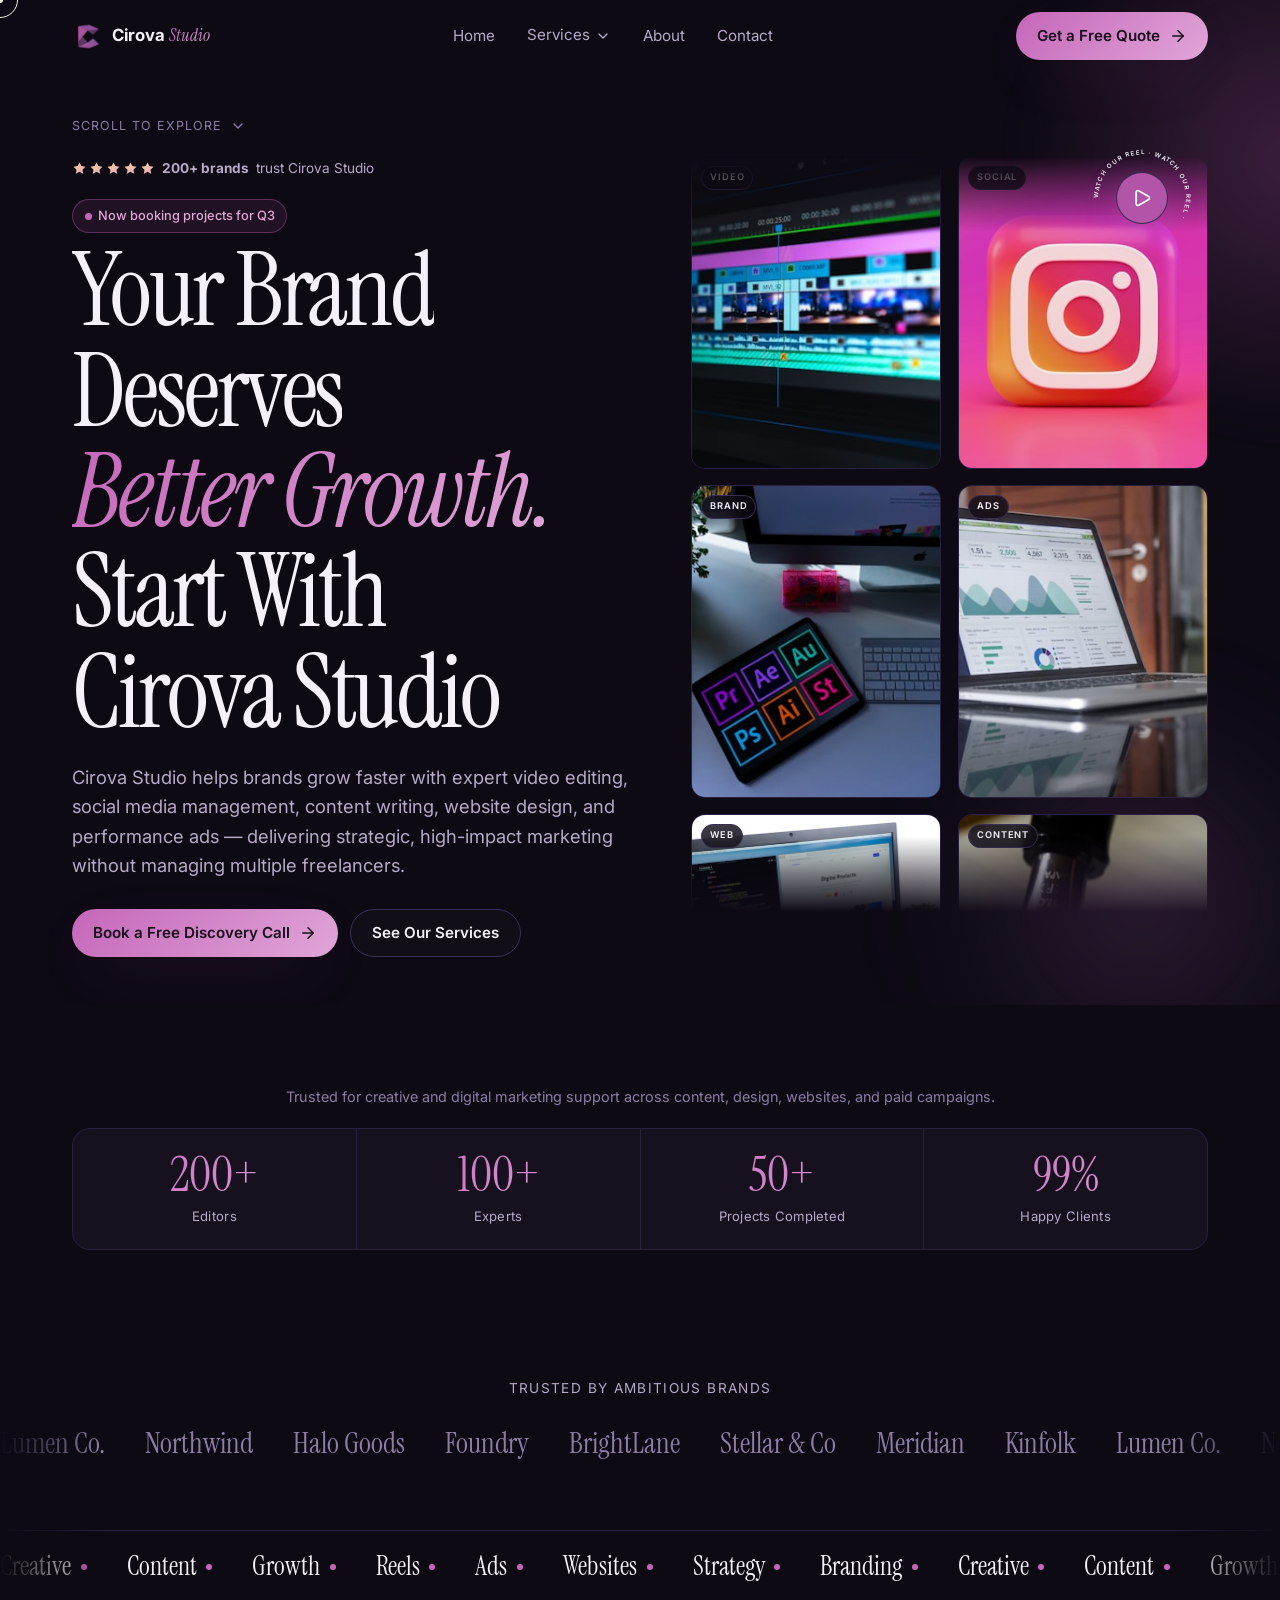
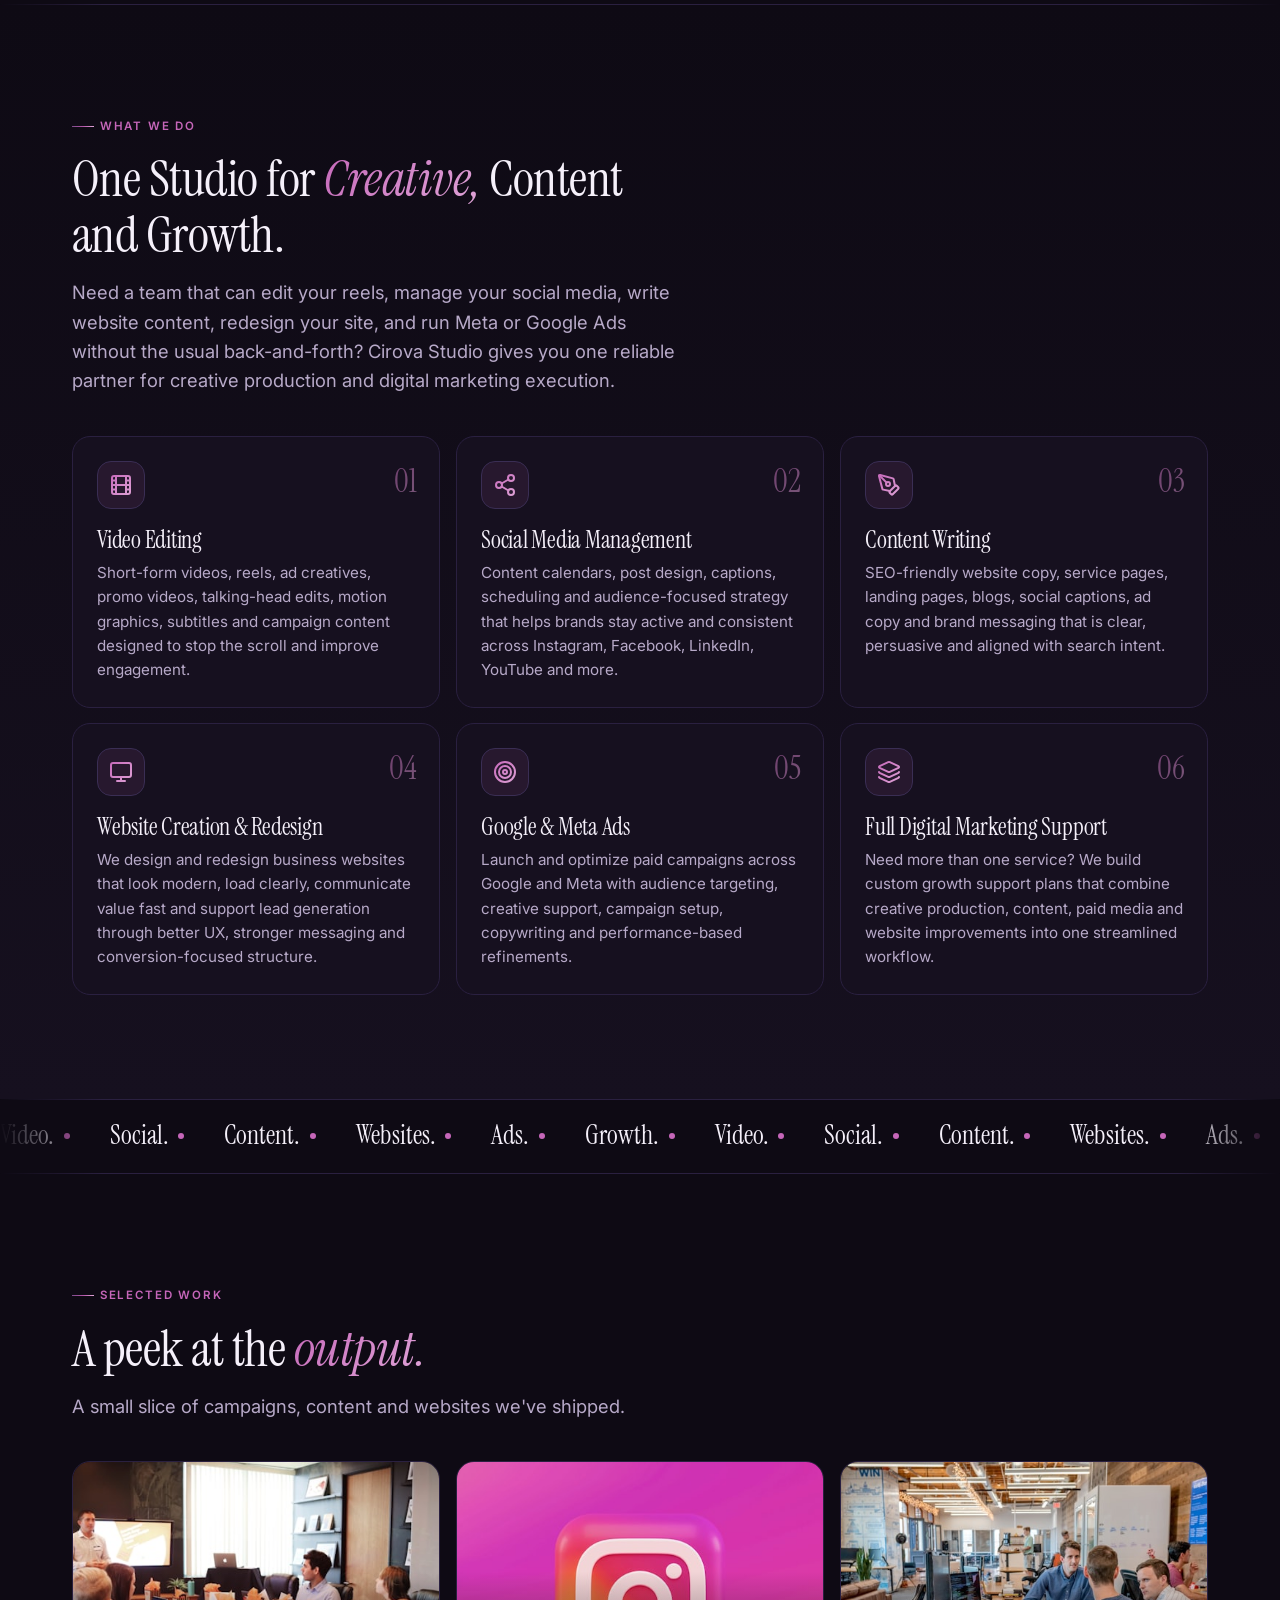
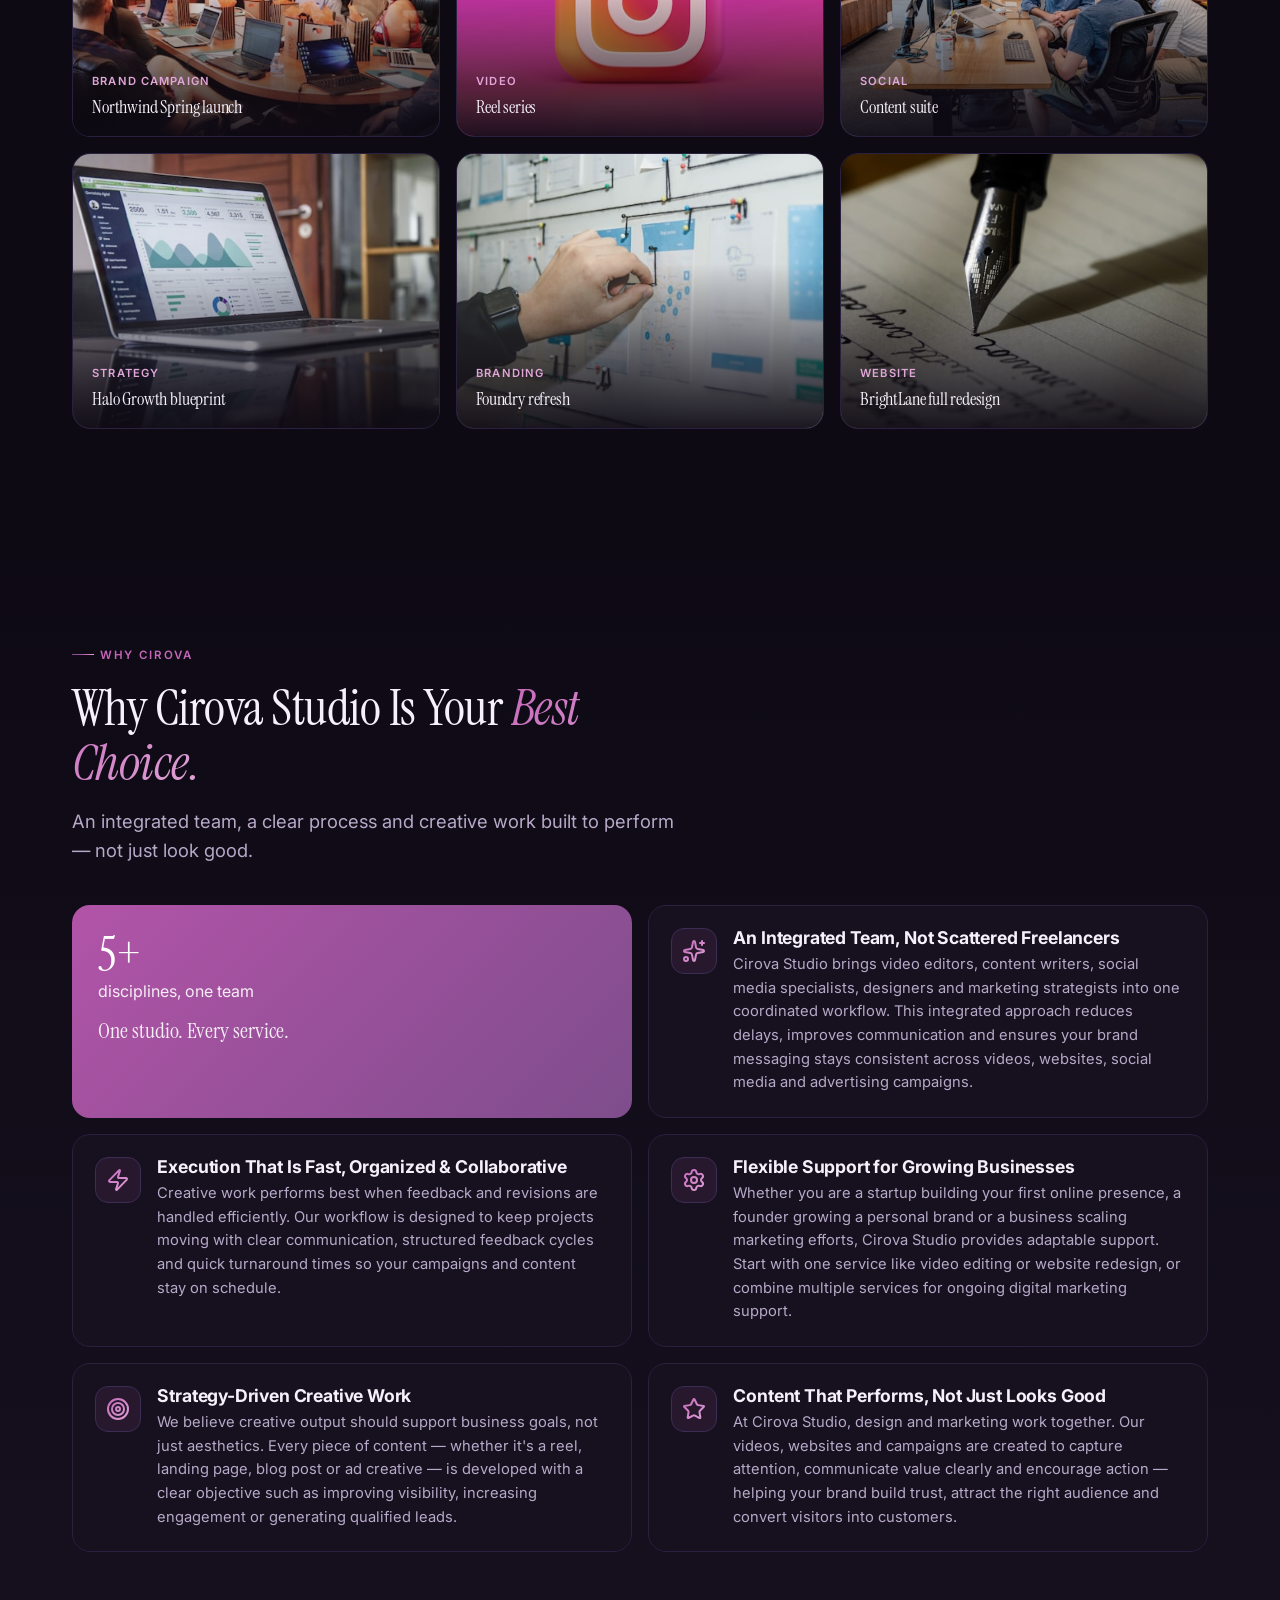
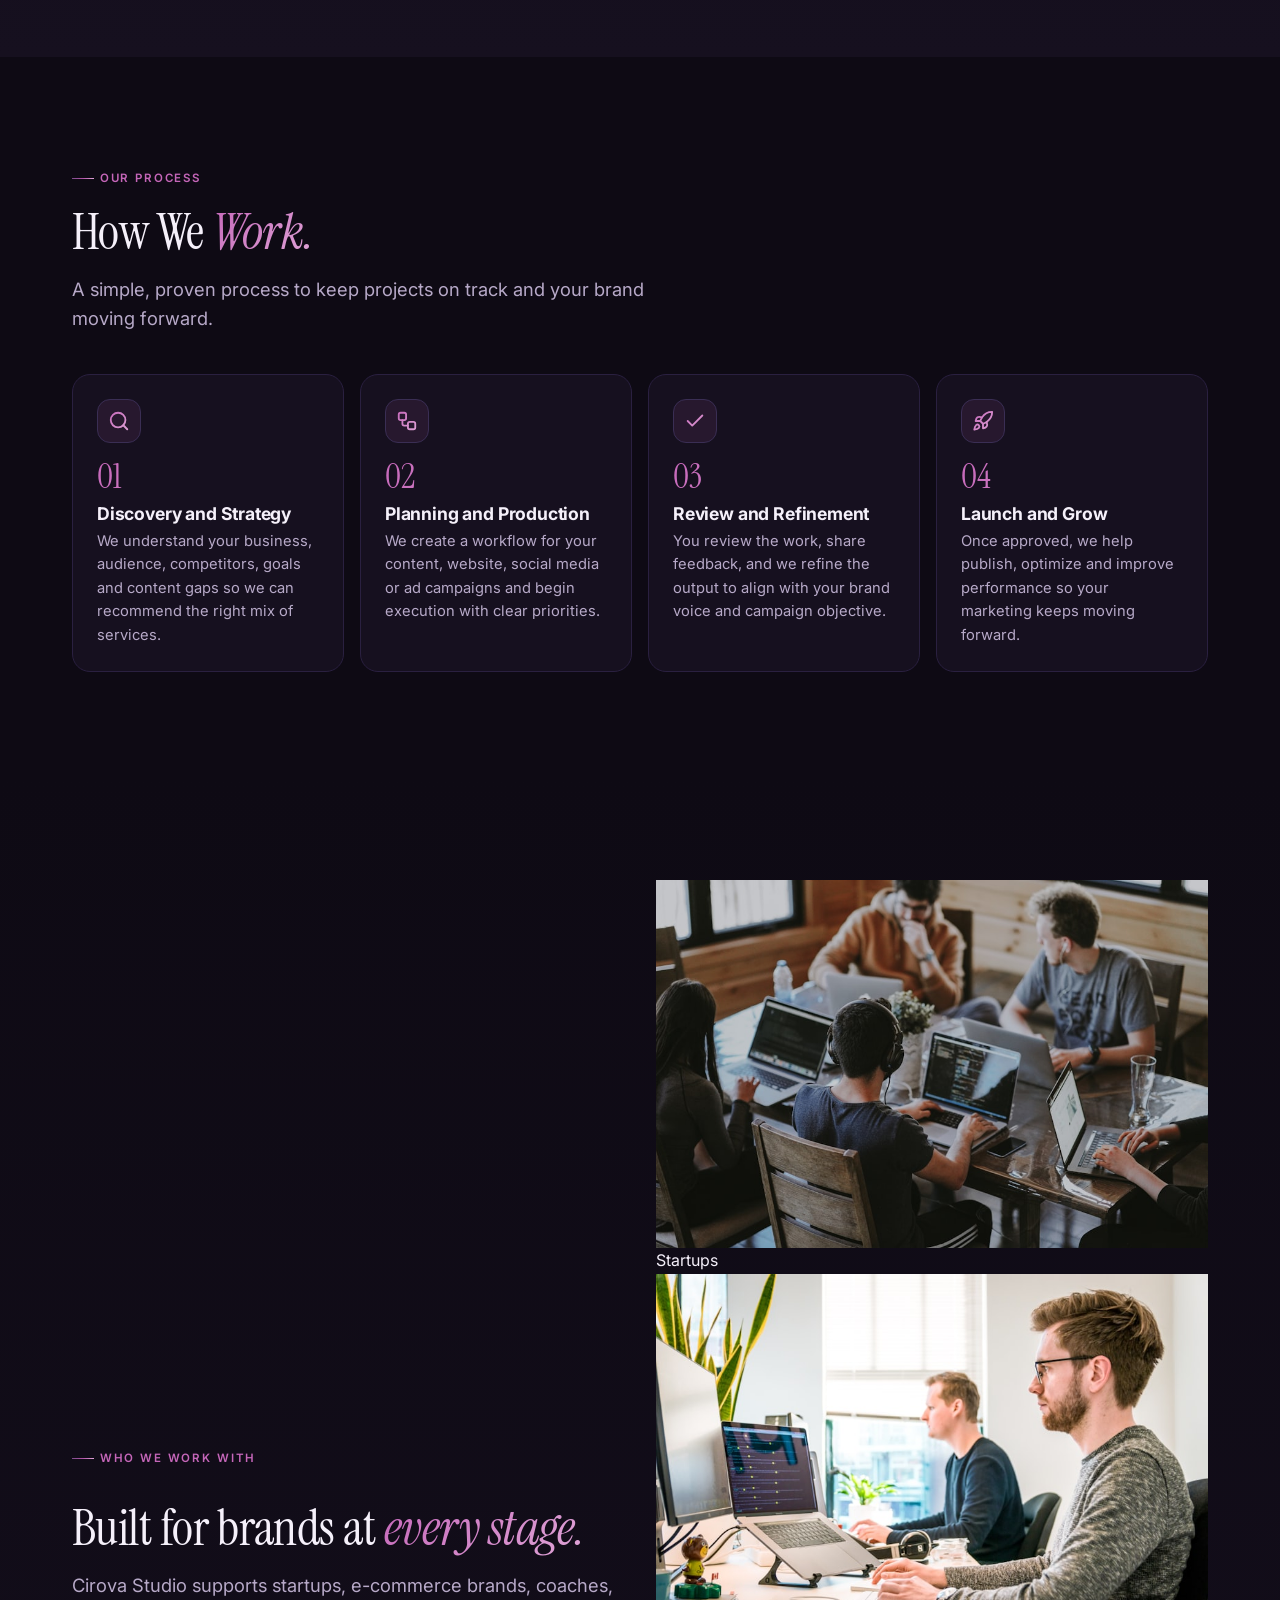
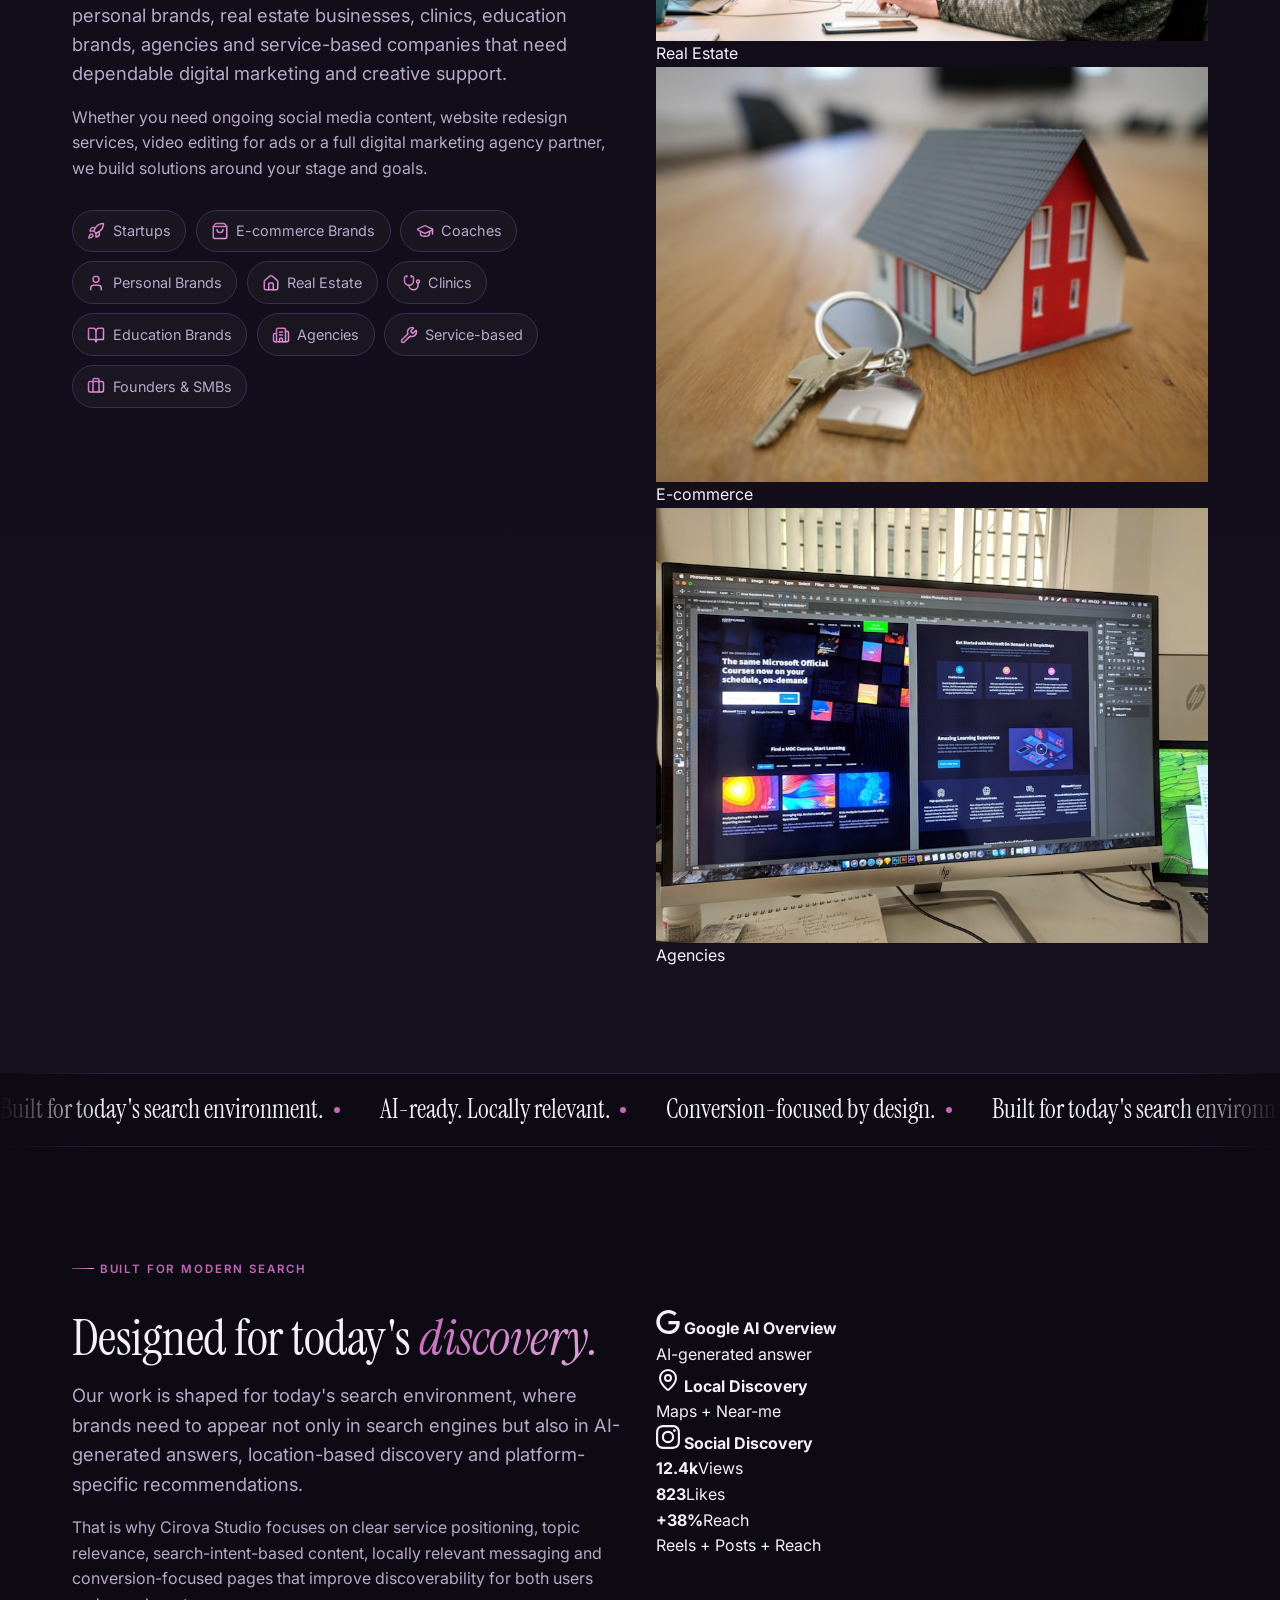
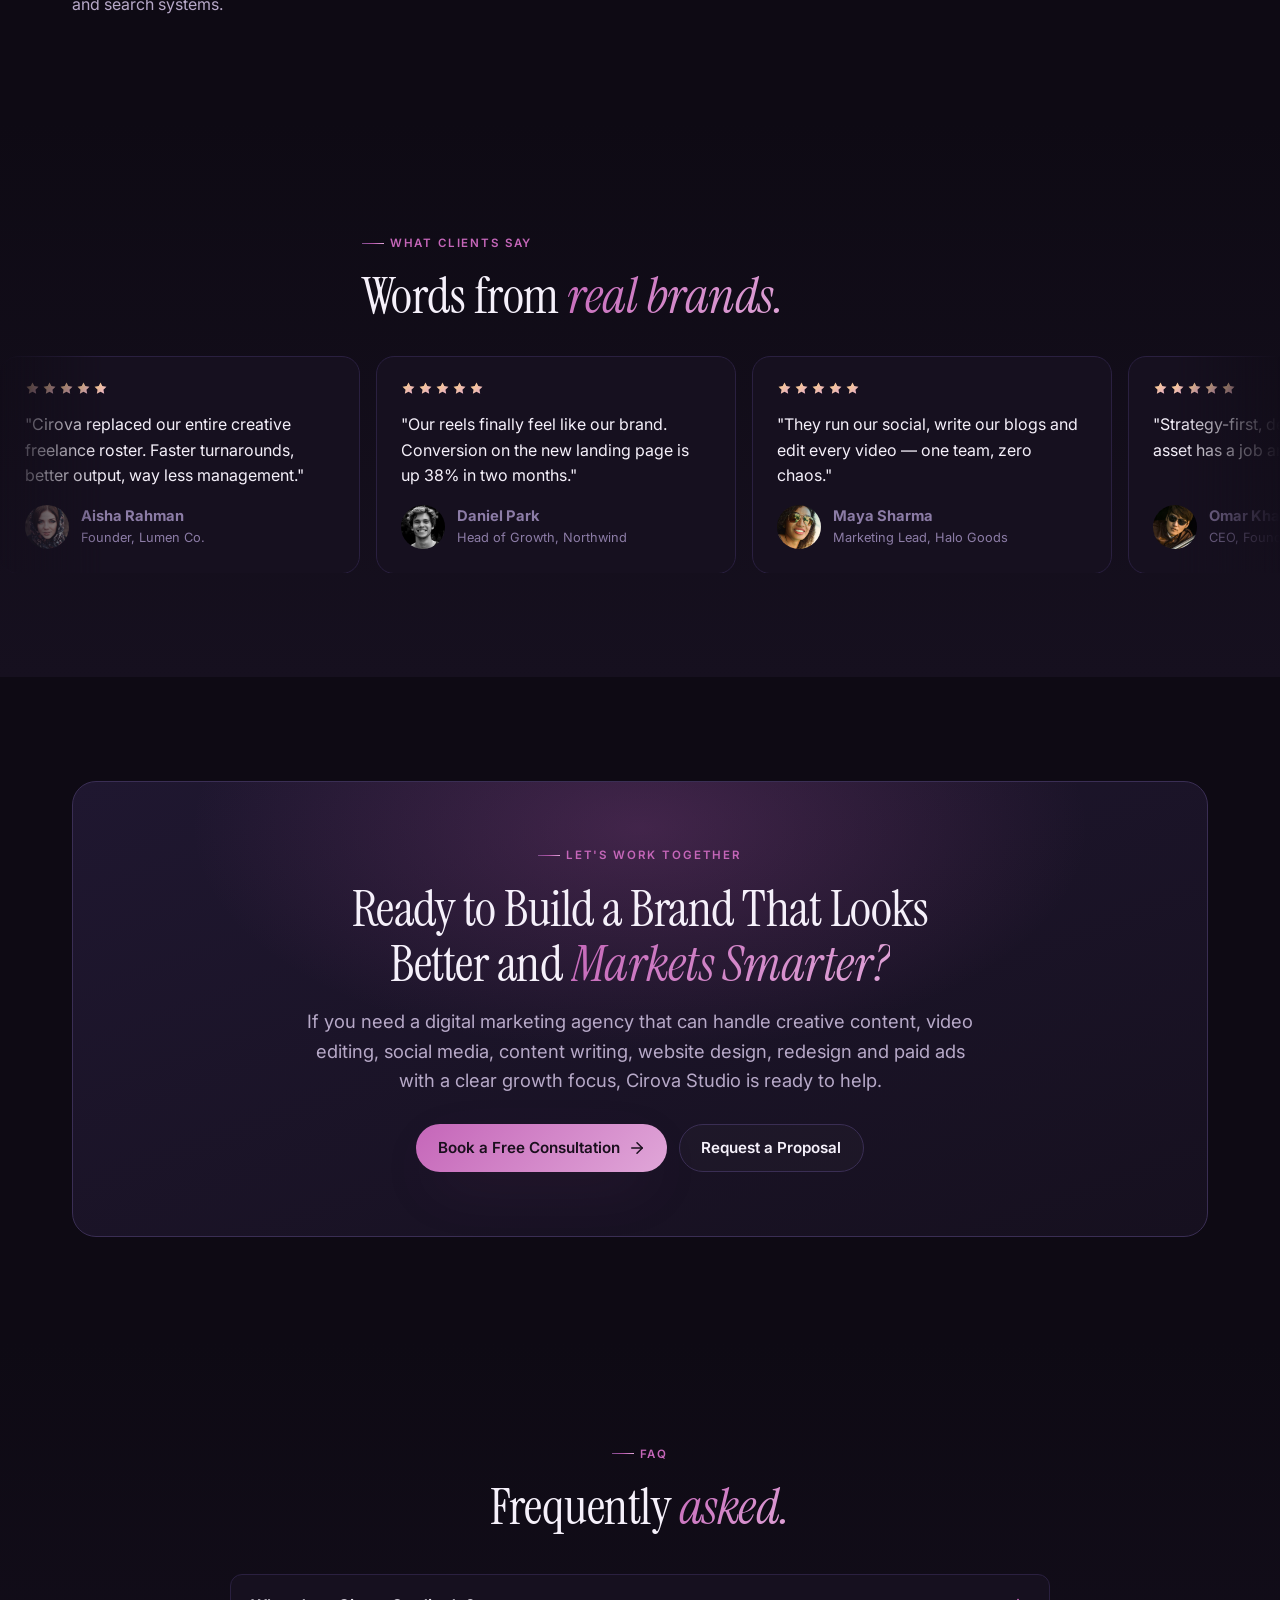
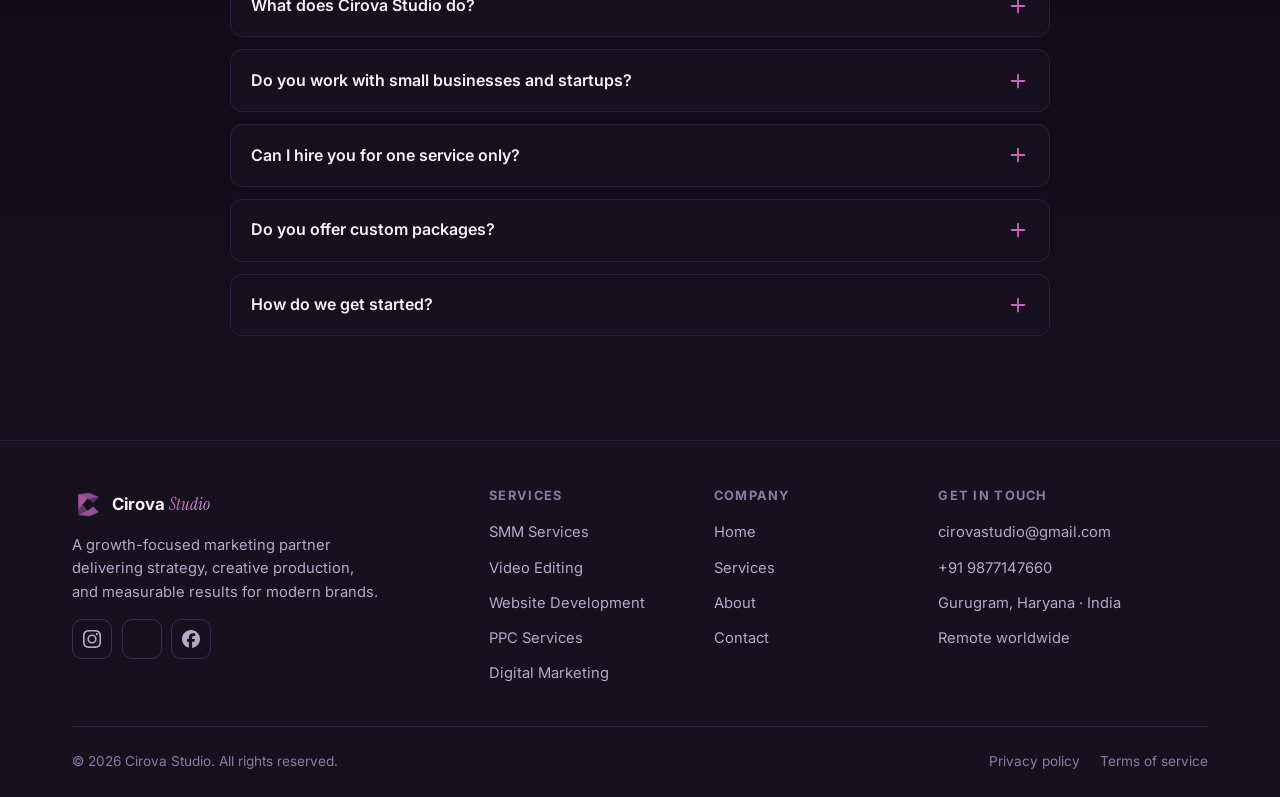
==== commit 936ca9ff: "website updated" ====
--- a/index.html
+++ b/index.html
@@ -281,23 +281,32 @@
 
 <!-- SECTION: AUDIENCE -->
 <section class="section section--wash">
-  <div class="container">
-    <div class="section-head reveal">
+  <div class="container split">
+    <div class="split__copy reveal">
       <span class="eyebrow">Who We Work With</span>
       <h2 class="h2">Built for brands at <span class="grad-text">every stage.</span></h2>
       <p class="lead" style="margin-top:1rem">Cirova Studio supports startups, e-commerce brands, coaches, personal brands, real estate businesses, clinics, education brands, agencies and service-based companies that need dependable digital marketing and creative support.</p>
-    </div>
-    <div class="tag-cloud reveal" style="margin-top:2rem">
-      <span class="pill"><span class="icon i-rocket"></span> Startups</span>
-      <span class="pill"><span class="icon i-shopping-bag"></span> E-commerce Brands</span>
-      <span class="pill"><span class="icon i-graduation-cap"></span> Coaches</span>
-      <span class="pill"><span class="icon i-user"></span> Personal Brands</span>
-      <span class="pill"><span class="icon i-house"></span> Real Estate</span>
-      <span class="pill"><span class="icon i-stethoscope"></span> Clinics</span>
-      <span class="pill"><span class="icon i-book-open"></span> Education Brands</span>
-      <span class="pill"><span class="icon i-building-2"></span> Agencies</span>
-      <span class="pill"><span class="icon i-wrench"></span> Service-based</span>
-      <span class="pill"><span class="icon i-briefcase"></span> Founders &amp; SMBs</span>
+      <p class="muted" style="margin-top:1rem">Whether you need ongoing social media content, website redesign services, video editing for ads or a full digital marketing agency partner, we build solutions around your stage and goals.</p>
+      <div class="tag-cloud" style="margin-top:1.75rem">
+        <span class="pill"><span class="icon i-rocket"></span> Startups</span>
+        <span class="pill"><span class="icon i-shopping-bag"></span> E-commerce Brands</span>
+        <span class="pill"><span class="icon i-graduation-cap"></span> Coaches</span>
+        <span class="pill"><span class="icon i-user"></span> Personal Brands</span>
+        <span class="pill"><span class="icon i-house"></span> Real Estate</span>
+        <span class="pill"><span class="icon i-stethoscope"></span> Clinics</span>
+        <span class="pill"><span class="icon i-book-open"></span> Education Brands</span>
+        <span class="pill"><span class="icon i-building-2"></span> Agencies</span>
+        <span class="pill"><span class="icon i-wrench"></span> Service-based</span>
+        <span class="pill"><span class="icon i-briefcase"></span> Founders &amp; SMBs</span>
+      </div>
+    </div>
+    <div class="split__visual reveal">
+      <div class="aud-collage">
+        <figure class="aud-photo p1"><img src="assets/img/u-1522071820081-900.jpg" alt="Startup team working together" loading="lazy" width="900" height="1125"><span class="lbl">Startups</span></figure>
+        <figure class="aud-photo p2"><img src="assets/img/u-1551434678-800.jpg" alt="Real estate space" loading="lazy" width="800" height="1000"><span class="lbl">Real Estate</span></figure>
+        <figure class="aud-photo p3"><img src="assets/img/u-1560518883-600.jpg" alt="E-commerce checkout" loading="lazy" width="600" height="750"><span class="lbl">E-commerce</span></figure>
+        <figure class="aud-photo p4"><img src="assets/img/u-1559028012-800.jpg" alt="Agency analytics" loading="lazy" width="800" height="1000"><span class="lbl">Agencies</span></figure>
+      </div>
     </div>
   </div>
 </section>
@@ -319,11 +328,44 @@
       <p class="muted" style="margin-top:1rem">That is why Cirova Studio focuses on clear service positioning, topic relevance, search-intent-based content, locally relevant messaging and conversion-focused pages that improve discoverability for both users and search systems.</p>
     </div>
     <div class="split__visual reveal">
-      <div class="grid grid--2">
-        <div class="card"><div class="card__icon"><span class="icon i-brand-google"></span></div><h3>Google AI Overview</h3><p>AI-generated answer</p></div>
-        <div class="card"><div class="card__icon"><span class="icon i-map-pin"></span></div><h3>Local Discovery</h3><p>Maps + Near-me</p></div>
-        <div class="card"><div class="card__icon"><span class="icon i-share-2"></span></div><h3>Social Discovery</h3><p>12.4k views · 823 likes</p></div>
-        <div class="card"><div class="card__icon"><span class="icon i-trending-up"></span></div><h3>+38% reach</h3><p>Reels + Posts + Reach</p></div>
+      <div class="disc-stack">
+        <!-- Google AI Overview -->
+        <article class="disc-card">
+          <div class="disc-card__head">
+            <span class="disc-card__logo"><span class="icon i-brand-google"></span></span>
+            <b>Google AI Overview</b>
+            <span class="disc-card__live" aria-hidden="true"></span>
+          </div>
+          <div class="sk-line w1"></div>
+          <div class="sk-line w1"></div>
+          <div class="sk-line w2"></div>
+          <div class="sk-dots" aria-hidden="true"><i></i><i></i><i></i></div>
+          <p class="disc-card__label">AI-generated answer</p>
+        </article>
+        <!-- Local Discovery -->
+        <article class="disc-card">
+          <div class="disc-card__head">
+            <span class="disc-card__logo"><span class="icon i-map-pin"></span></span>
+            <b>Local Discovery</b>
+            <span class="disc-card__live" aria-hidden="true"></span>
+          </div>
+          <div class="radar" aria-hidden="true"><span class="radar__scan"></span><span class="radar__pin"></span></div>
+          <p class="disc-card__label">Maps + Near-me</p>
+        </article>
+        <!-- Social Discovery -->
+        <article class="disc-card">
+          <div class="disc-card__head">
+            <span class="disc-card__logo"><span class="icon i-brand-instagram"></span></span>
+            <b>Social Discovery</b>
+            <span class="disc-card__live" aria-hidden="true"></span>
+          </div>
+          <div class="disc-stats">
+            <div class="disc-stat"><b>12.4k</b><span>Views</span></div>
+            <div class="disc-stat"><b>823</b><span>Likes</span></div>
+            <div class="disc-stat"><b>+38%</b><span>Reach</span></div>
+          </div>
+          <p class="disc-card__label">Reels + Posts + Reach</p>
+        </article>
       </div>
     </div>
   </div>
